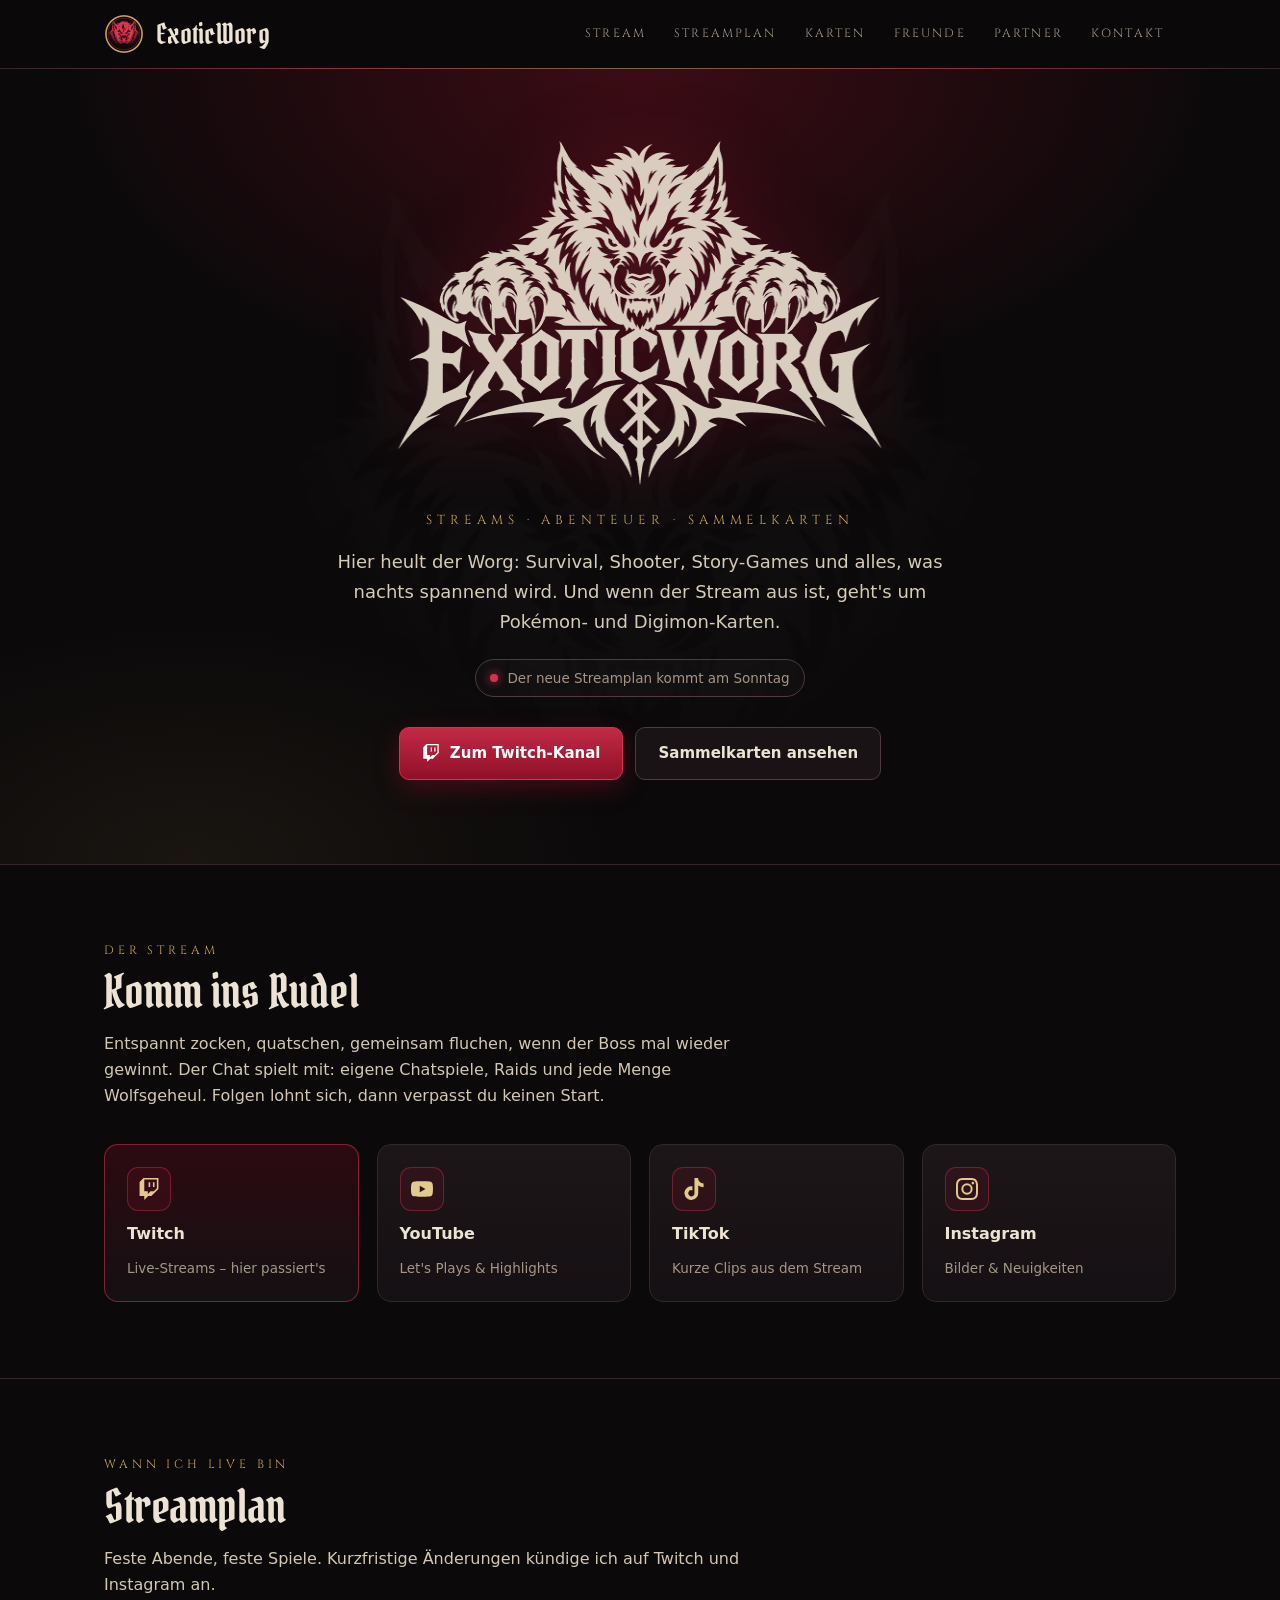
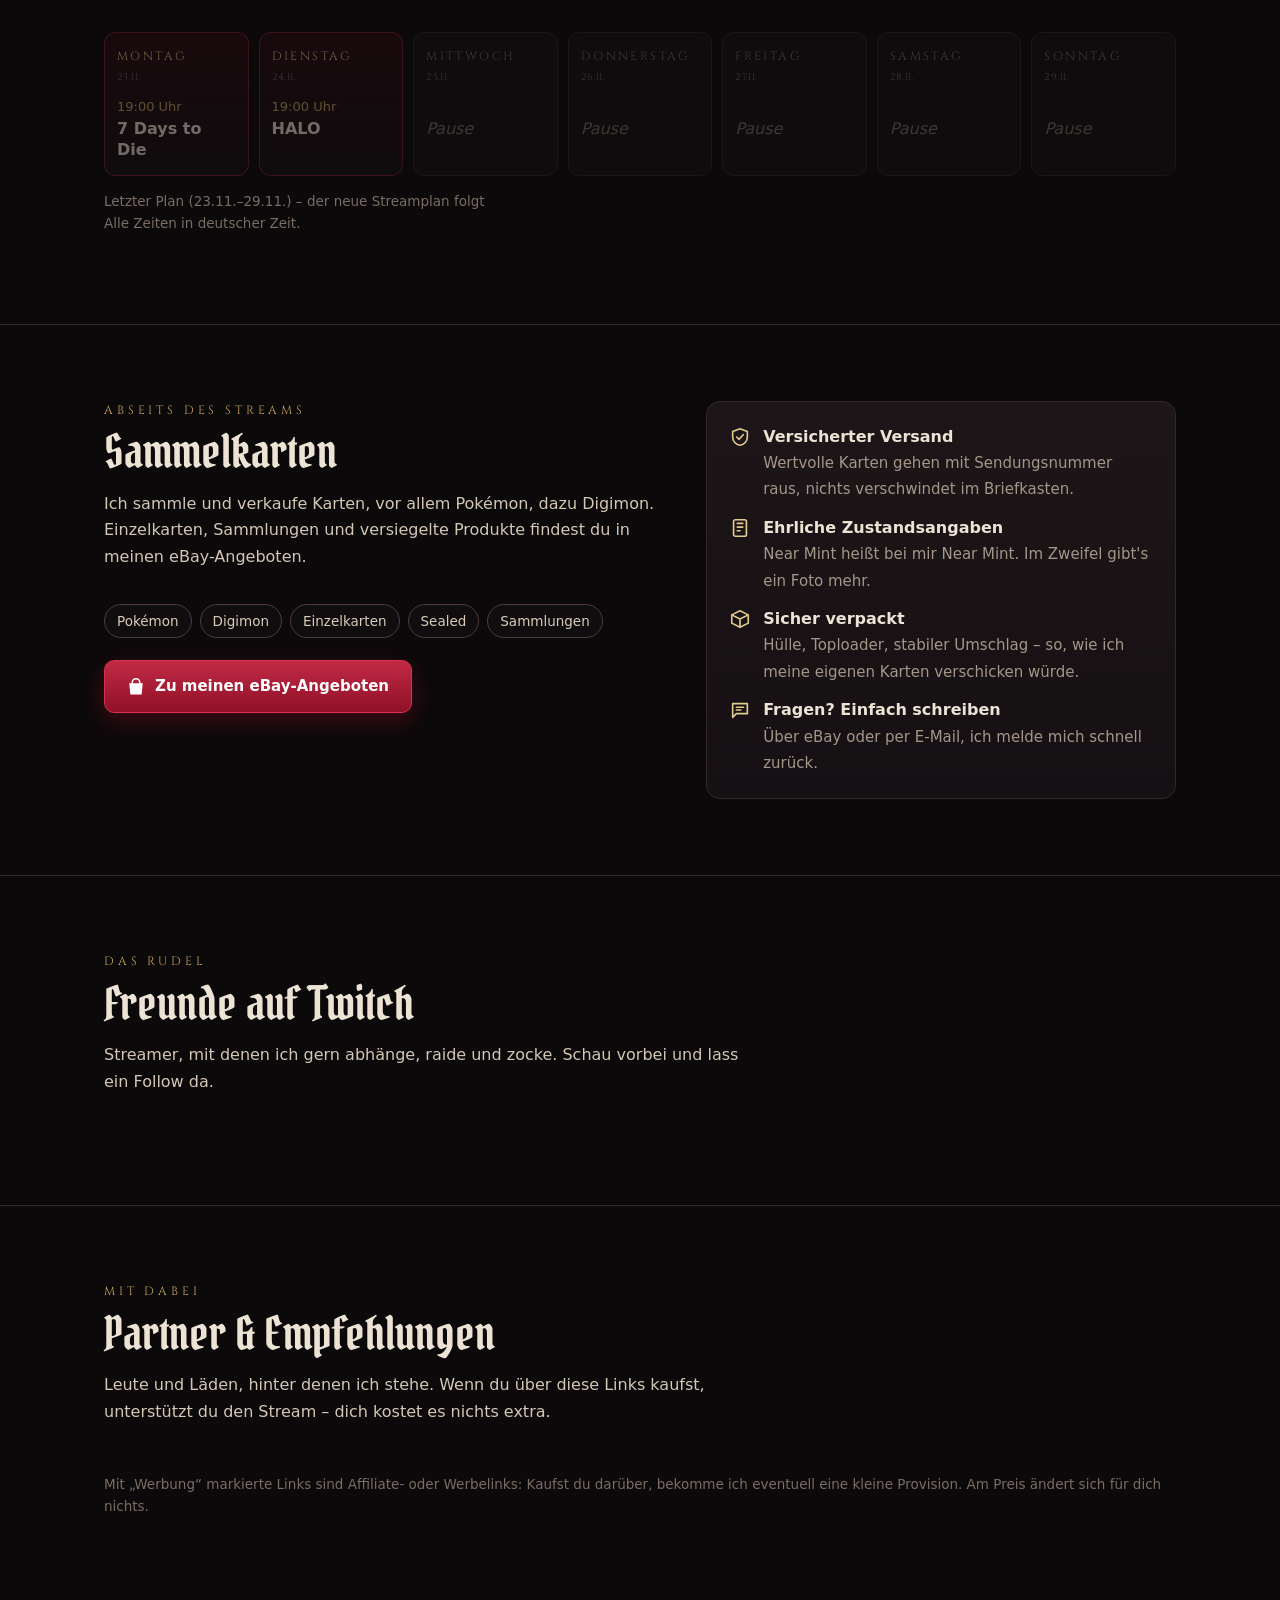
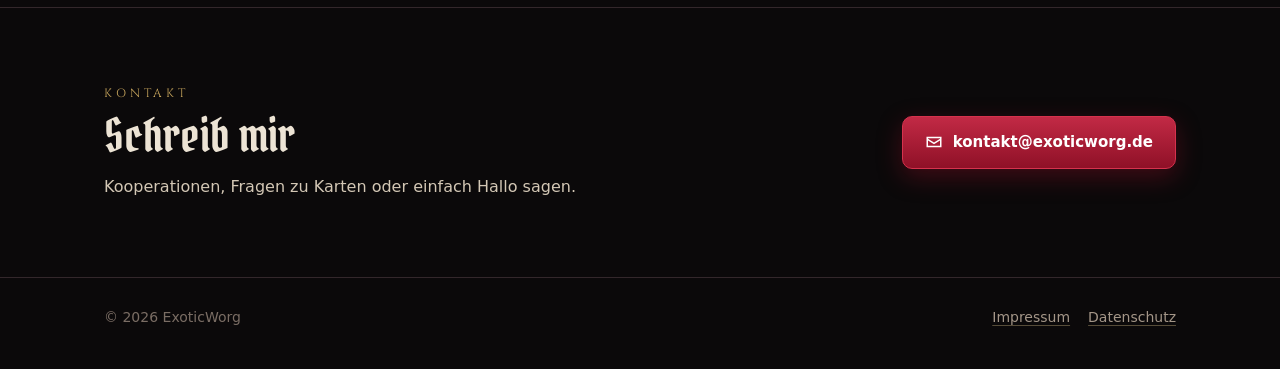
==== index.html @ 0d1e36a8 "Streamplan an Datum gebunden: nur Termine dieser Woche, Streampause-Schalter Co-Authored-By: Claude " ====
<!DOCTYPE html>
<html lang="de">
<head>
<meta charset="utf-8">
<meta name="viewport" content="width=device-width,initial-scale=1">
<title>ExoticWorg – Twitch-Streams &amp; Sammelkarten</title>
<meta name="description" content="ExoticWorg: Gaming-Streams auf Twitch mit Werwolf-Flair – und Pokémon- &amp; Digimon-Sammelkarten, sicher und versichert verschickt.">
<meta property="og:title" content="ExoticWorg – Twitch-Streams & Sammelkarten">
<meta property="og:description" content="Gaming-Streams auf Twitch und Sammelkarten von ExoticWorg.">
<meta property="og:image" content="https://exoticworg.de/assets/logo_full.png">
<meta property="og:url" content="https://exoticworg.de/">
<meta name="theme-color" content="#0b090a">
<link rel="icon" type="image/png" href="assets/favicon.png">
<link rel="apple-touch-icon" href="assets/apple-touch-icon.png">
<link rel="stylesheet" href="style.css">
</head>
<body>

<header class="top">
  <div class="wrap">
    <a class="brand" href="#"><img src="assets/sigil.png" alt=""><span>ExoticWorg</span></a>
    <nav class="nav" aria-label="Hauptmenü">
      <a href="#stream">Stream</a>
      <a href="#plan">Streamplan</a>
      <a href="#karten">Karten</a>
      <a href="#freunde">Freunde</a>
      <a href="#partner">Partner</a>
      <a href="#kontakt">Kontakt</a>
    </nav>
  </div>
</header>

<main>
  <div class="hero">
    <div class="wrap">
      <img class="logo" src="assets/logo_full.png" alt="ExoticWorg" width="520" height="347">
      <p class="claim">Streams · Abenteuer · Sammelkarten</p>
      <p class="lead">Hier heult der Worg: Survival, Shooter, Story-Games und alles, was nachts spannend wird. Und wenn der Stream aus ist, geht's um Pokémon- und Digimon-Karten.</p>
      <div class="live" id="nextStream"><i></i><span>Streamplan wird geladen …</span></div>
      <div class="cta">
        <a class="btn p" href="https://www.twitch.tv/exoticworg" target="_blank" rel="noopener">
          <svg viewBox="0 0 24 24" aria-hidden="true"><path d="M11.571 4.714h1.715v5.143H11.57zm4.715 0H18v5.143h-1.714zM6 0 1.714 4.286v15.428h5.143V24l4.286-4.286h3.428L22.286 12V0zm14.571 11.143-3.428 3.428h-3.429l-3 3v-3H6.857V1.714h13.714Z"/></svg>
          Zum Twitch-Kanal</a>
        <a class="btn" href="#karten">Sammelkarten ansehen</a>
      </div>
    </div>
  </div>

  <section id="stream">
    <div class="wrap">
      <p class="kicker">Der Stream</p>
      <h2>Komm ins Rudel</h2>
      <p class="intro">Entspannt zocken, quatschen, gemeinsam fluchen, wenn der Boss mal wieder gewinnt. Der Chat spielt mit: eigene Chatspiele, Raids und jede Menge Wolfsgeheul. Folgen lohnt sich, dann verpasst du keinen Start.</p>
      <div class="grid g4">
        <a class="card ch main" href="https://www.twitch.tv/exoticworg" target="_blank" rel="noopener">
          <span class="ic"><svg viewBox="0 0 24 24"><path d="M11.571 4.714h1.715v5.143H11.57zm4.715 0H18v5.143h-1.714zM6 0 1.714 4.286v15.428h5.143V24l4.286-4.286h3.428L22.286 12V0zm14.571 11.143-3.428 3.428h-3.429l-3 3v-3H6.857V1.714h13.714Z"/></svg></span>
          <b>Twitch</b><small>Live-Streams – hier passiert's</small></a>
        <a class="card ch" href="https://www.youtube.com/@exoticworg" target="_blank" rel="noopener">
          <span class="ic"><svg viewBox="0 0 24 24"><path d="M23.5 6.19a3 3 0 0 0-2.12-2.14C19.5 3.55 12 3.55 12 3.55s-7.5 0-9.38.5A3 3 0 0 0 .5 6.19C0 8.07 0 12 0 12s0 3.93.5 5.81a3 3 0 0 0 2.12 2.14c1.88.5 9.38.5 9.38.5s7.5 0 9.38-.5a3 3 0 0 0 2.12-2.14C24 15.93 24 12 24 12s0-3.93-.5-5.81zM9.55 15.57V8.43L15.82 12z"/></svg></span>
          <b>YouTube</b><small>Let's Plays &amp; Highlights</small></a>
        <a class="card ch" href="https://www.tiktok.com/@exoticworg6" target="_blank" rel="noopener">
          <span class="ic"><svg viewBox="0 0 24 24"><path d="M12.53.02c1.3-.02 2.6-.01 3.9-.02.09 1.53.64 3.09 1.76 4.17 1.12 1.11 2.7 1.62 4.24 1.79v4.03a10.4 10.4 0 0 1-5.82-1.9c-.01 2.92.01 5.84-.02 8.75a7.6 7.6 0 0 1-1.35 3.94 7.47 7.47 0 0 1-5.91 3.21 7.3 7.3 0 0 1-4.08-1.03 7.55 7.55 0 0 1-3.65-5.71c-.02-.5-.03-1-.01-1.49a7.53 7.53 0 0 1 8.73-6.68c.02 1.48-.04 2.96-.04 4.44a3.43 3.43 0 0 0-4.38 2.12c-.21.51-.15 1.07-.14 1.61.24 1.64 1.82 3.02 3.5 2.87a3.3 3.3 0 0 0 2.77-1.61c.19-.33.4-.67.41-1.06.1-1.79.06-3.57.07-5.36.01-4.03-.01-8.05.02-12.07z"/></svg></span>
          <b>TikTok</b><small>Kurze Clips aus dem Stream</small></a>
        <a class="card ch" href="https://www.instagram.com/exotic_worg/" target="_blank" rel="noopener">
          <span class="ic"><svg viewBox="0 0 24 24"><path d="M12 2.2c3.2 0 3.58 0 4.85.07 3.25.15 4.77 1.69 4.92 4.92.06 1.27.07 1.65.07 4.85s0 3.58-.07 4.85c-.15 3.23-1.66 4.77-4.92 4.92-1.27.06-1.65.07-4.85.07s-3.58 0-4.85-.07c-3.26-.15-4.77-1.7-4.92-4.92C2.17 15.58 2.16 15.2 2.16 12s0-3.58.07-4.85C2.38 3.92 3.9 2.38 7.15 2.23 8.42 2.17 8.8 2.2 12 2.2zM12 0C8.74 0 8.33 0 7.05.07 2.7.27.27 2.69.07 7.05 0 8.33 0 8.74 0 12s0 3.67.07 4.95c.2 4.36 2.62 6.78 6.98 6.98C8.33 24 8.74 24 12 24s3.67 0 4.95-.07c4.35-.2 6.78-2.62 6.98-6.98.06-1.28.07-1.69.07-4.95s0-3.67-.07-4.95C23.73 2.7 21.31.27 16.95.07 15.67 0 15.26 0 12 0zm0 5.84a6.16 6.16 0 1 0 0 12.32 6.16 6.16 0 0 0 0-12.32zM12 16a4 4 0 1 1 0-8 4 4 0 0 1 0 8zm6.4-11.85a1.44 1.44 0 1 0 0 2.88 1.44 1.44 0 0 0 0-2.88z"/></svg></span>
          <b>Instagram</b><small>Bilder &amp; Neuigkeiten</small></a>
      </div>
    </div>
  </section>

  <section id="plan">
    <div class="wrap">
      <p class="kicker">Wann ich live bin</p>
      <h2>Streamplan</h2>
      <p class="intro">Feste Abende, feste Spiele. Kurzfristige Änderungen kündige ich auf Twitch und Instagram an.</p>
      <div class="plan" id="planGrid"></div>
      <p class="note"><span id="planWoche"></span><br>Alle Zeiten in deutscher Zeit.</p>
    </div>
  </section>

  <section id="karten">
    <div class="wrap split">
      <div>
        <p class="kicker">Abseits des Streams</p>
        <h2>Sammelkarten</h2>
        <p class="intro">Ich sammle und verkaufe Karten, vor allem Pokémon, dazu Digimon. Einzelkarten, Sammlungen und versiegelte Produkte findest du in meinen eBay-Angeboten.</p>
        <div class="games"><span class="tag">Pokémon</span><span class="tag">Digimon</span><span class="tag">Einzelkarten</span><span class="tag">Sealed</span><span class="tag">Sammlungen</span></div>
        <a class="btn p" href="https://www.ebay.de/usr/exotic_worg" target="_blank" rel="noopener" id="ebayLink">
          <svg viewBox="0 0 24 24" aria-hidden="true"><path d="M6 7V6a6 6 0 0 1 12 0v1h3l-1.5 15h-15L3 7zm2 0h8V6a4 4 0 0 0-8 0z"/></svg>
          Zu meinen eBay-Angeboten</a>
      </div>
      <div class="card">
        <ul class="list">
          <li><svg viewBox="0 0 24 24"><path d="M12 3 4 6v6c0 4.5 3.4 8.3 8 9 4.6-.7 8-4.5 8-9V6z"/><path d="m8.5 12 2.5 2.5 4.5-5"/></svg><div><b>Versicherter Versand</b><span>Wertvolle Karten gehen mit Sendungsnummer raus, nichts verschwindet im Briefkasten.</span></div></li>
          <li><svg viewBox="0 0 24 24"><rect x="5" y="3" width="14" height="18" rx="2"/><path d="M9 7h6M9 11h6M9 15h3"/></svg><div><b>Ehrliche Zustandsangaben</b><span>Near Mint heißt bei mir Near Mint. Im Zweifel gibt's ein Foto mehr.</span></div></li>
          <li><svg viewBox="0 0 24 24"><path d="M3 7.5 12 3l9 4.5v9L12 21l-9-4.5z"/><path d="M3 7.5 12 12l9-4.5M12 12v9"/></svg><div><b>Sicher verpackt</b><span>Hülle, Toploader, stabiler Umschlag – so, wie ich meine eigenen Karten verschicken würde.</span></div></li>
          <li><svg viewBox="0 0 24 24"><path d="M4 5h16v11H8l-4 4z"/><path d="M8 9h8M8 12h5"/></svg><div><b>Fragen? Einfach schreiben</b><span>Über eBay oder per E-Mail, ich melde mich schnell zurück.</span></div></li>
        </ul>
      </div>
    </div>
  </section>

  <section id="freunde">
    <div class="wrap">
      <p class="kicker">Das Rudel</p>
      <h2>Freunde auf Twitch</h2>
      <p class="intro">Streamer, mit denen ich gern abhänge, raide und zocke. Schau vorbei und lass ein Follow da.</p>
      <div class="grid g4" id="freundeGrid"></div>
    </div>
  </section>

  <section id="partner">
    <div class="wrap">
      <p class="kicker">Mit dabei</p>
      <h2>Partner &amp; Empfehlungen</h2>
      <p class="intro">Leute und Läden, hinter denen ich stehe. Wenn du über diese Links kaufst, unterstützt du den Stream – dich kostet es nichts extra.</p>
      <div class="grid g3" id="partnerGrid"></div>
      <p class="note">Mit „Werbung“ markierte Links sind Affiliate- oder Werbelinks: Kaufst du darüber, bekomme ich eventuell eine kleine Provision. Am Preis ändert sich für dich nichts.</p>
    </div>
  </section>

  <section id="kontakt">
    <div class="wrap contact">
      <div>
        <p class="kicker">Kontakt</p>
        <h2>Schreib mir</h2>
        <p class="intro" style="margin:0">Kooperationen, Fragen zu Karten oder einfach Hallo sagen.</p>
      </div>
      <a class="btn p" href="mailto:kontakt@exoticworg.de">
        <svg viewBox="0 0 24 24" aria-hidden="true"><path d="M2 5h20v14H2zm2 2v.5l8 5 8-5V7zm16 2.9-8 5-8-5V17h16z"/></svg>
        kontakt@exoticworg.de</a>
    </div>
  </section>
</main>

<footer>
  <div class="wrap">
    <span>© <span id="jahr">2026</span> ExoticWorg</span>
    <nav><a href="impressum.html">Impressum</a><a href="datenschutz.html">Datenschutz</a></nav>
  </div>
</footer>

<script>
{
/* Streamplan kommt aus streamplan.json – dort jeden Sonntag eintragen */
const ORDER = ['So', 'Mo', 'Di', 'Mi', 'Do', 'Fr', 'Sa'], WOCHE = ['Mo', 'Di', 'Mi', 'Do', 'Fr', 'Sa', 'So'];
const NAMEN = { Mo: 'Montag', Di: 'Dienstag', Mi: 'Mittwoch', Do: 'Donnerstag', Fr: 'Freitag', Sa: 'Samstag', So: 'Sonntag' };
const esc = t => String(t == null ? '' : t).replace(/[&<>"']/g, c => ({ '&': '&amp;', '<': '&lt;', '>': '&gt;', '"': '&quot;', "'": '&#39;' })[c]);
const heute = ORDER[new Date().getDay()];
const frei = t => !t || /kein\s*stream|^pause$|^frei$|^-+$/i.test(String(t).trim());
function zeige(P) {
  const T = {}; for (const [k, v] of Object.entries(P.tage || {})) T[k] = v && !frei(v.spiel) ? v : { zeit: '', spiel: '' };
  const f = d => d.toLocaleDateString('de-DE', { day: '2-digit', month: '2-digit' });
  const info = document.getElementById('planWoche'), next = document.querySelector('#nextStream span');
  const ab = P.woche_ab ? new Date(P.woche_ab + 'T00:00:00') : null;
  if (!ab || isNaN(ab)) { info.textContent = ''; return; }
  const bis = new Date(ab); bis.setDate(ab.getDate() + 6);
  const now = new Date(), endeWoche = new Date(bis); endeWoche.setHours(23, 59, 59);
  const vorbei = now > endeWoche, kommend = now < ab;
  // Streampause: ganze Woche aus
  if (P.pause) {
    document.getElementById('planGrid').innerHTML = `<div class="card" style="grid-column:1/-1"><h3>Streampause</h3><p>${esc(P.hinweis || 'Gerade finden keine Streams statt. Folge auf Twitch, dann verpasst du den Neustart nicht.')}</p></div>`;
    info.textContent = ''; next.textContent = 'Gerade Streampause' + (P.hinweis ? ' – ' + P.hinweis : '');
    return;
  }
  // Raster: echte Daten dieser Woche
  document.getElementById('planGrid').innerHTML = WOCHE.map((t, i) => {
    const p = T[t] || {}, d = new Date(ab); d.setDate(ab.getDate() + i);
    const istHeute = d.toDateString() === now.toDateString();
    return `<div class="day ${p.spiel ? 'on' : 'off'} ${istHeute ? 'today' : ''} ${vorbei ? 'alt' : ''}">
      <span class="d">${NAMEN[t]} <small>${f(d)}</small></span>
      ${p.spiel ? `<span class="t">${esc(p.zeit)} Uhr</span><span class="g">${esc(p.spiel)}</span>` : `<span class="t">&nbsp;</span><span class="g">Pause</span>`}
    </div>`;
  }).join('');
  info.textContent = (vorbei ? `Letzter Plan (${f(ab)}–${f(bis)}) – der neue Streamplan folgt` : kommend ? `Kommende Woche: ${f(ab)} bis ${f(bis)}` : `Diese Woche: ${f(ab)} bis ${f(bis)}`) + (P.hinweis ? ' · ' + P.hinweis : '');
  // Nächster Stream: nur Termine aus genau dieser Woche, nie aus einer Wiederholung
  let found = null;
  WOCHE.forEach((t, i) => {
    const p = T[t]; if (found || !p || !p.spiel) return;
    const d = new Date(ab); d.setDate(ab.getDate() + i);
    const [h, m] = String(p.zeit || '0:0').split(':').map(Number); d.setHours(h || 0, m || 0, 0, 0);
    if (d.getTime() + 3 * 3600e3 > now.getTime()) found = { d, p };
  });
  if (!found) { next.textContent = 'Der neue Streamplan kommt am Sonntag'; return; }
  const tage = Math.round((new Date(found.d).setHours(0, 0, 0, 0) - new Date(now).setHours(0, 0, 0, 0)) / 864e5);
  const wann = tage === 0 ? 'Heute' : tage === 1 ? 'Morgen' : `${NAMEN[WOCHE[(found.d.getDay() + 6) % 7]]}, ${f(found.d)}`;
  next.textContent = `Nächster Stream: ${wann}, ${found.p.zeit} Uhr – ${found.p.spiel}`;
}
fetch('streamplan.json', { cache: 'no-cache' }).then(r => r.json()).then(zeige).catch(() => {
  document.getElementById('planGrid').innerHTML = '<p class="note">Den aktuellen Streamplan findest du auf Twitch.</p>';
});
document.getElementById('jahr').textContent = new Date().getFullYear();
}
</script>
</body>
</html>
---- style.css ----
@font-face{font-family:'Cinzel';src:url(assets/cinzel.woff2) format('woff2');font-weight:400 900;font-display:swap}
@font-face{font-family:'Pirata One';src:url(assets/pirata.woff2) format('woff2');font-weight:400;font-display:swap}
:root{
  --bg:#0b090a;--panel:#151013;--panel2:#1d1619;--line:#33272b;--line2:#4e3a40;
  --text:#ece3d4;--muted:#a49688;--dim:#7a6d64;
  --blood:#a3122b;--blood2:#d6324d;--gold:#c8a65d;--gold2:#e2c98d;
  --serif:'Cinzel',Georgia,serif;--deco:'Pirata One',Georgia,serif;
  --sans:"Segoe UI",system-ui,-apple-system,Roboto,Arial,sans-serif;
  --wrap:1120px;
}
*{box-sizing:border-box}
html{scroll-behavior:smooth;scroll-padding-top:80px}
body{margin:0;background:var(--bg);color:var(--text);font:16px/1.65 var(--sans);-webkit-font-smoothing:antialiased}
a{color:var(--gold2);text-decoration-color:rgba(226,201,141,.35);text-underline-offset:3px}
a:hover{color:#fff}
img{max-width:100%;display:block}
.wrap{max-width:var(--wrap);margin:0 auto;padding:0 24px}

/* ---------- Kopf ---------- */
.top{position:sticky;top:0;z-index:20;background:rgba(11,9,10,.82);backdrop-filter:blur(10px);-webkit-backdrop-filter:blur(10px);border-bottom:1px solid var(--line)}
.top:after{content:"";position:absolute;left:0;right:0;bottom:-1px;height:1px;background:linear-gradient(90deg,transparent,rgba(214,50,77,.55) 25%,rgba(200,166,93,.5) 50%,rgba(214,50,77,.55) 75%,transparent)}
.top .wrap{display:flex;align-items:center;gap:18px;height:68px}
.brand{display:flex;align-items:center;gap:12px;text-decoration:none;color:var(--text)}
.brand img{width:40px;height:40px}
.brand span{font-family:var(--deco);font-size:28px;line-height:1;letter-spacing:.01em}
.nav{margin-left:auto;display:flex;gap:4px}
.nav a{font-family:var(--serif);font-size:12px;letter-spacing:.18em;text-transform:uppercase;color:var(--muted);text-decoration:none;padding:10px 12px;border-radius:8px}
.nav a:hover{color:var(--gold2);background:rgba(200,166,93,.07)}

/* ---------- Hero ---------- */
.hero{position:relative;overflow:hidden;padding:72px 0 84px;text-align:center;
  background:radial-gradient(900px 520px at 50% 0%,rgba(163,18,43,.32),transparent 65%),radial-gradient(700px 400px at 15% 100%,rgba(200,166,93,.08),transparent 60%)}
.hero:before{content:"";position:absolute;inset:0;background:url(assets/wolf.png) center 46%/min(720px,120vw) no-repeat;opacity:.05;filter:grayscale(1);pointer-events:none}
.hero .logo{width:min(500px,86vw);margin:0 auto;filter:drop-shadow(0 10px 40px rgba(163,18,43,.45))}
.hero .claim{font-family:var(--serif);font-size:13px;letter-spacing:.38em;text-transform:uppercase;color:var(--gold);margin:22px 0 0}
.hero p.lead{max-width:620px;margin:16px auto 0;font-size:18px;color:#d9cdbb}
.live{display:inline-flex;align-items:center;gap:9px;margin-top:22px;padding:7px 14px;border:1px solid var(--line2);border-radius:999px;font-size:13.5px;color:var(--muted);background:rgba(21,16,19,.7)}
.live i{width:8px;height:8px;border-radius:50%;background:var(--blood2);box-shadow:0 0 10px var(--blood2)}
.cta{display:flex;gap:12px;justify-content:center;flex-wrap:wrap;margin-top:30px}
.btn{display:inline-flex;align-items:center;gap:10px;padding:13px 22px;border-radius:10px;font-weight:600;font-size:15px;text-decoration:none;border:1px solid var(--line2);color:var(--text);background:#1a1316;transition:.15s}
.btn svg{width:18px;height:18px;fill:currentColor}
.btn:hover{border-color:var(--gold);color:#fff;transform:translateY(-1px)}
.btn.p{background:linear-gradient(180deg,#c22a45,#8f1027);border-color:#d6324d;color:#fff;box-shadow:0 8px 24px rgba(163,18,43,.35)}
.btn.p:hover{filter:brightness(1.1)}

/* ---------- Abschnitte ---------- */
section{padding:76px 0;border-top:1px solid var(--line)}
.kicker{font-family:var(--serif);font-size:12px;letter-spacing:.32em;text-transform:uppercase;color:var(--gold);margin:0 0 8px}
h2{font-family:var(--deco);font-weight:400;font-size:clamp(34px,5vw,46px);line-height:1.05;margin:0 0 14px}
.intro{max-width:640px;color:#d3c7b5;margin:0 0 34px}
.grid{display:grid;gap:18px}
.g2{grid-template-columns:repeat(2,1fr)}
.g4{grid-template-columns:repeat(4,1fr)}
.card{background:linear-gradient(180deg,var(--panel2),var(--panel));border:1px solid var(--line);border-radius:14px;padding:22px}
.card h3{font-family:var(--serif);font-size:15px;letter-spacing:.08em;margin:0 0 6px;color:var(--gold2)}
.card p{margin:0;color:var(--muted);font-size:15px}

/* Kanäle */
.ch{display:flex;flex-direction:column;gap:10px;text-decoration:none;color:var(--text);transition:.15s}
.ch:hover{border-color:var(--gold);transform:translateY(-2px)}
.ch .ic{width:44px;height:44px;border-radius:11px;display:grid;place-items:center;background:rgba(163,18,43,.14);border:1px solid rgba(214,50,77,.4)}
.ch .ic svg{width:22px;height:22px;fill:var(--gold2)}
.ch b{font-size:16px}
.ch small{color:var(--muted);font-size:13.5px}
.ch.main{border-color:rgba(214,50,77,.55);background:linear-gradient(180deg,rgba(163,18,43,.22),var(--panel))}

/* Streamplan */
.plan{display:grid;grid-template-columns:repeat(7,1fr);gap:10px}
.day{border:1px solid var(--line);border-radius:12px;padding:14px 12px;background:var(--panel);min-height:132px;display:flex;flex-direction:column}
.day .d{font-family:var(--serif);font-size:12px;letter-spacing:.2em;text-transform:uppercase;color:var(--dim)}
.day .t{font-size:13px;color:var(--gold);margin-top:10px}
.day .g{font-weight:600;margin-top:2px;line-height:1.3}
.day.on{border-color:rgba(214,50,77,.5);background:linear-gradient(180deg,rgba(163,18,43,.2),var(--panel))}
.day.on .d{color:var(--gold2)}
.day.off .g{color:var(--dim);font-weight:400;font-style:italic}
.day .d small{display:block;letter-spacing:.04em;color:var(--dim);margin-top:2px}
.day.alt{opacity:.45}
.day.today{box-shadow:0 0 0 2px var(--gold) inset}
.note{font-size:13.5px;color:var(--dim);margin-top:14px}

/* Karten */
.split{display:grid;grid-template-columns:1.1fr .9fr;gap:28px;align-items:start}
.list{list-style:none;margin:0;padding:0;display:grid;gap:12px}
.list li{display:flex;gap:12px;align-items:flex-start}
.list li svg{flex:0 0 22px;width:22px;height:22px;stroke:var(--gold2);fill:none;stroke-width:1.8;stroke-linecap:round;stroke-linejoin:round;margin-top:2px}
.list b{display:block}
.list span{color:var(--muted);font-size:15px}
.games{display:flex;flex-wrap:wrap;gap:8px;margin:0 0 22px}
.tag{border:1px solid var(--line2);border-radius:999px;padding:5px 12px;font-size:13.5px;color:#d8ccb9;background:rgba(21,16,19,.6)}

/* Freunde */
.fr{display:flex;align-items:center;gap:14px;text-decoration:none;color:var(--text);transition:.15s;padding:16px 18px}
.fr:hover{border-color:var(--gold);transform:translateY(-2px)}
.fr .av{flex:0 0 48px;width:48px;height:48px;border-radius:50%;display:grid;place-items:center;font-family:var(--deco);font-size:26px;color:var(--gold2);background:radial-gradient(circle at 50% 30%,rgba(214,50,77,.4),rgba(163,18,43,.1));border:1px solid rgba(200,166,93,.45)}
.fr .av{position:relative;overflow:hidden}
.fr .av img{position:absolute;inset:0;width:100%;height:100%;object-fit:cover;border-radius:50%}
.fr .fx{display:flex;flex-direction:column;min-width:0}
.fr b{font-size:16px;overflow:hidden;text-overflow:ellipsis;white-space:nowrap}
.fr small{color:var(--muted);font-size:13.5px;overflow:hidden;text-overflow:ellipsis;white-space:nowrap}

/* Partner */
.g3{grid-template-columns:repeat(3,1fr)}
.pt{display:flex;flex-direction:column;gap:8px;text-decoration:none;color:var(--text);transition:.15s}
a.pt:hover{border-color:var(--gold);transform:translateY(-2px)}
.pt .ph{display:flex;align-items:center;justify-content:space-between;gap:10px}
.pt .ph b{font-family:var(--serif);font-size:17px;letter-spacing:.04em;color:var(--gold2)}
.badge{font-size:11.5px;letter-spacing:.06em;padding:3px 9px;border-radius:999px;border:1px solid rgba(200,166,93,.45);color:var(--gold2);white-space:nowrap}
.badge.ad{border-color:rgba(214,50,77,.55);color:#f1a3b0}
.pt p{margin:0;color:var(--muted);font-size:15px}
.pt.breit{grid-column:span 2}
.pt .pti{font-weight:600;font-size:16.5px;color:var(--text)}
.pt .code{font-size:14px;color:#d8ccb9}.pt .code b{color:var(--gold2);letter-spacing:.05em}
.pt .go{margin-top:auto;font-size:14px;color:var(--gold)}

/* Kontakt + Fuß */
.contact{display:flex;justify-content:space-between;align-items:center;gap:20px;flex-wrap:wrap}
footer{border-top:1px solid var(--line);padding:28px 0 40px;color:var(--dim);font-size:14px}
footer .wrap{display:flex;gap:18px;flex-wrap:wrap;align-items:center}
footer nav{margin-left:auto;display:flex;gap:18px}
footer a{color:var(--muted)}

/* Rechtstexte */
.legal{padding:56px 0 80px;max-width:760px}
.legal h1{font-family:var(--deco);font-weight:400;font-size:44px;margin:0 0 20px}
.legal h2{font-family:var(--serif);font-size:17px;letter-spacing:.06em;color:var(--gold2);margin:34px 0 8px}
.legal p,.legal li{color:#d3c7b5}
.todo{background:rgba(219,164,74,.12);border:1px dashed #dba44a;color:#f0cd8d;padding:1px 6px;border-radius:5px}

@media (max-width:900px){
  .g4,.g3{grid-template-columns:repeat(2,1fr)}
  .plan{grid-template-columns:repeat(4,1fr)}
  .split{grid-template-columns:1fr}
}
@media (max-width:620px){
  .nav{display:none}
  .g2,.g4,.g3{grid-template-columns:1fr}
  .pt.breit{grid-column:auto}
  .plan{grid-template-columns:1fr 1fr}
  section{padding:56px 0}
  .hero{padding:48px 0 60px}
  footer nav{margin-left:0}
}
@media (prefers-reduced-motion:reduce){*{transition:none!important;scroll-behavior:auto!important}}
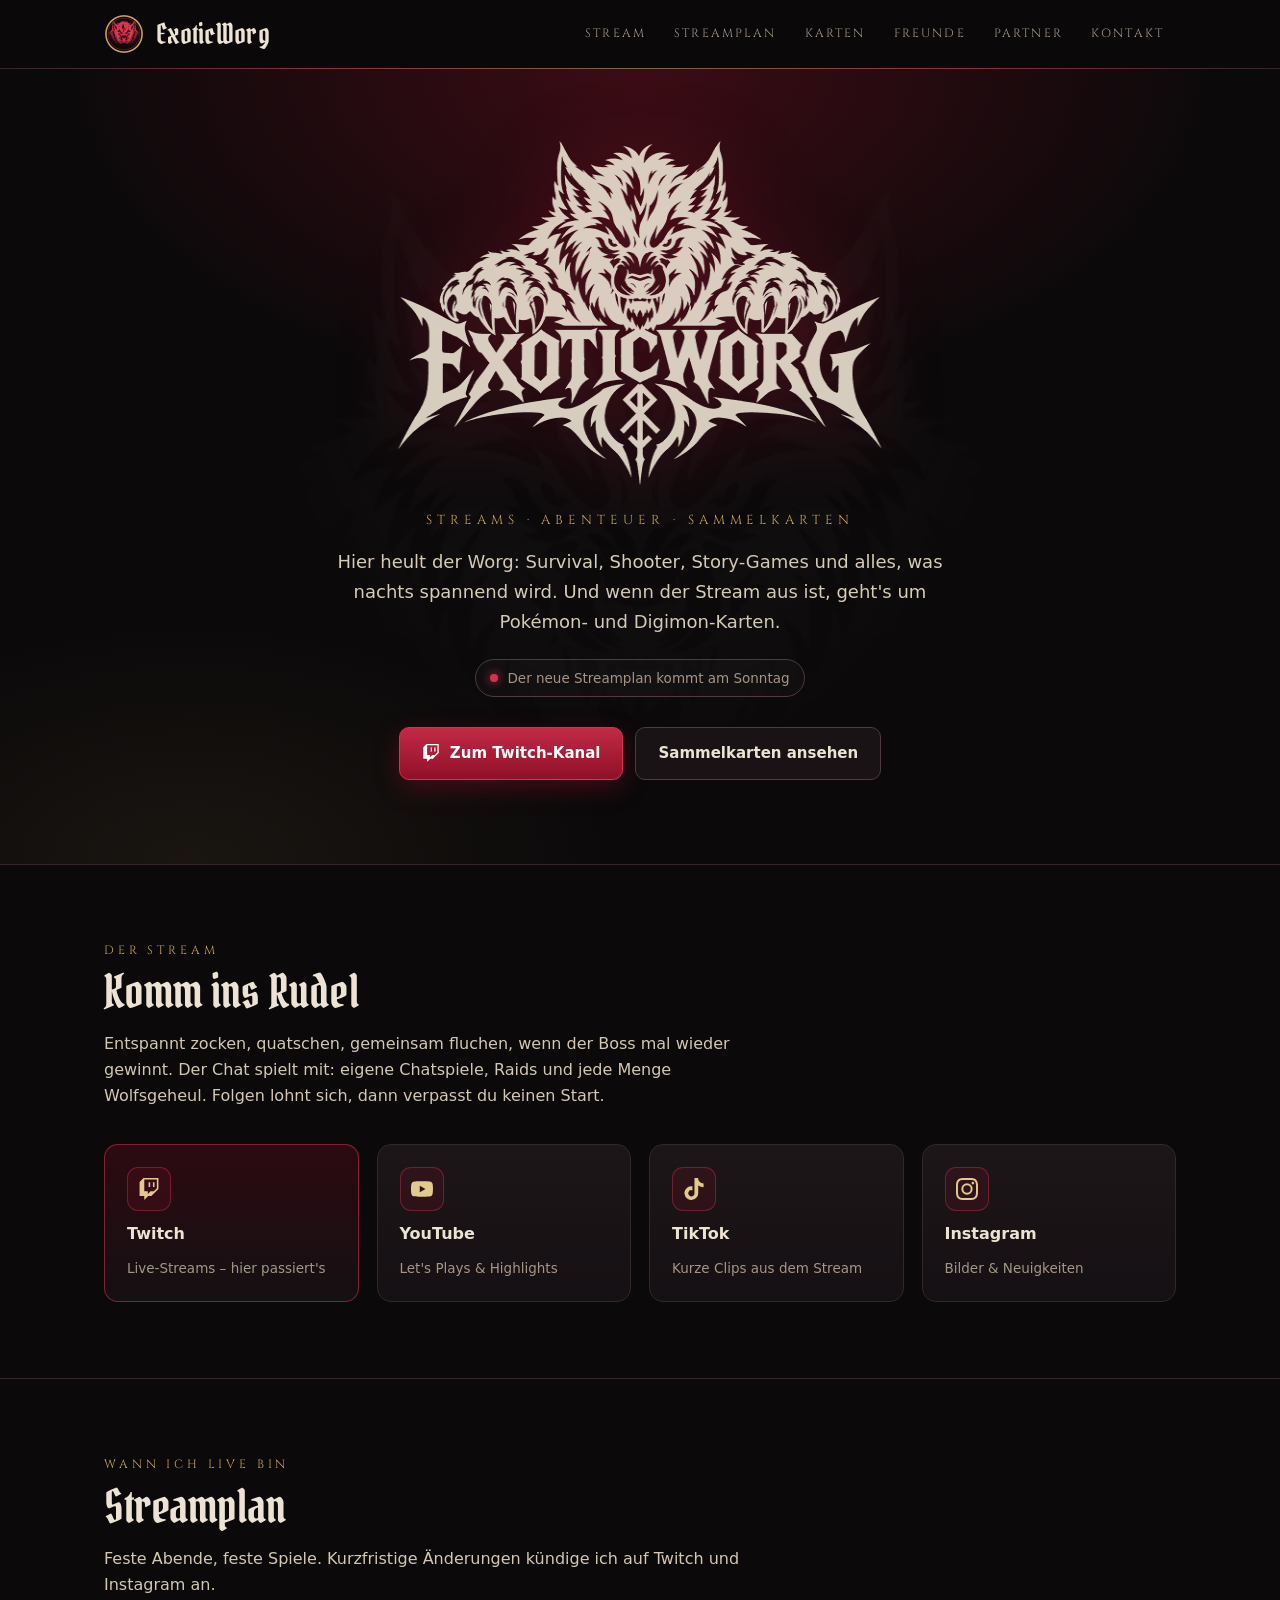
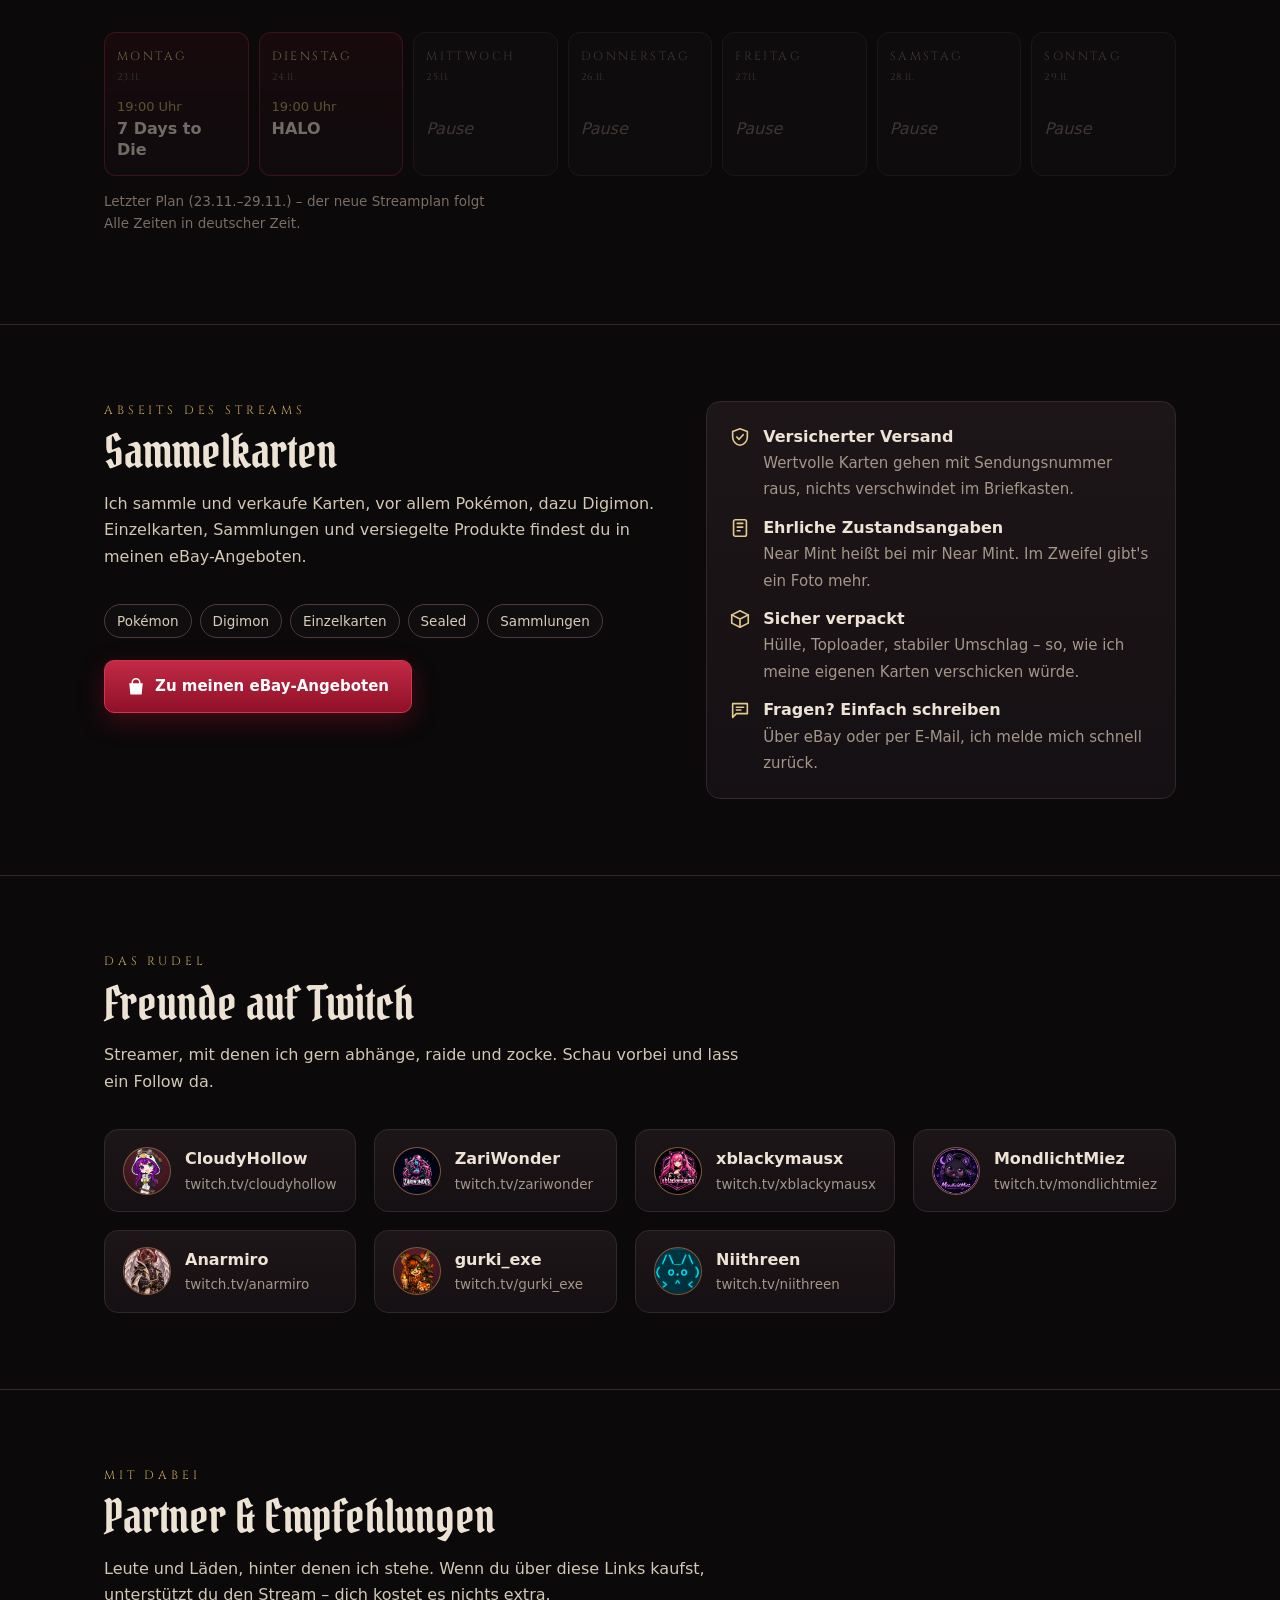
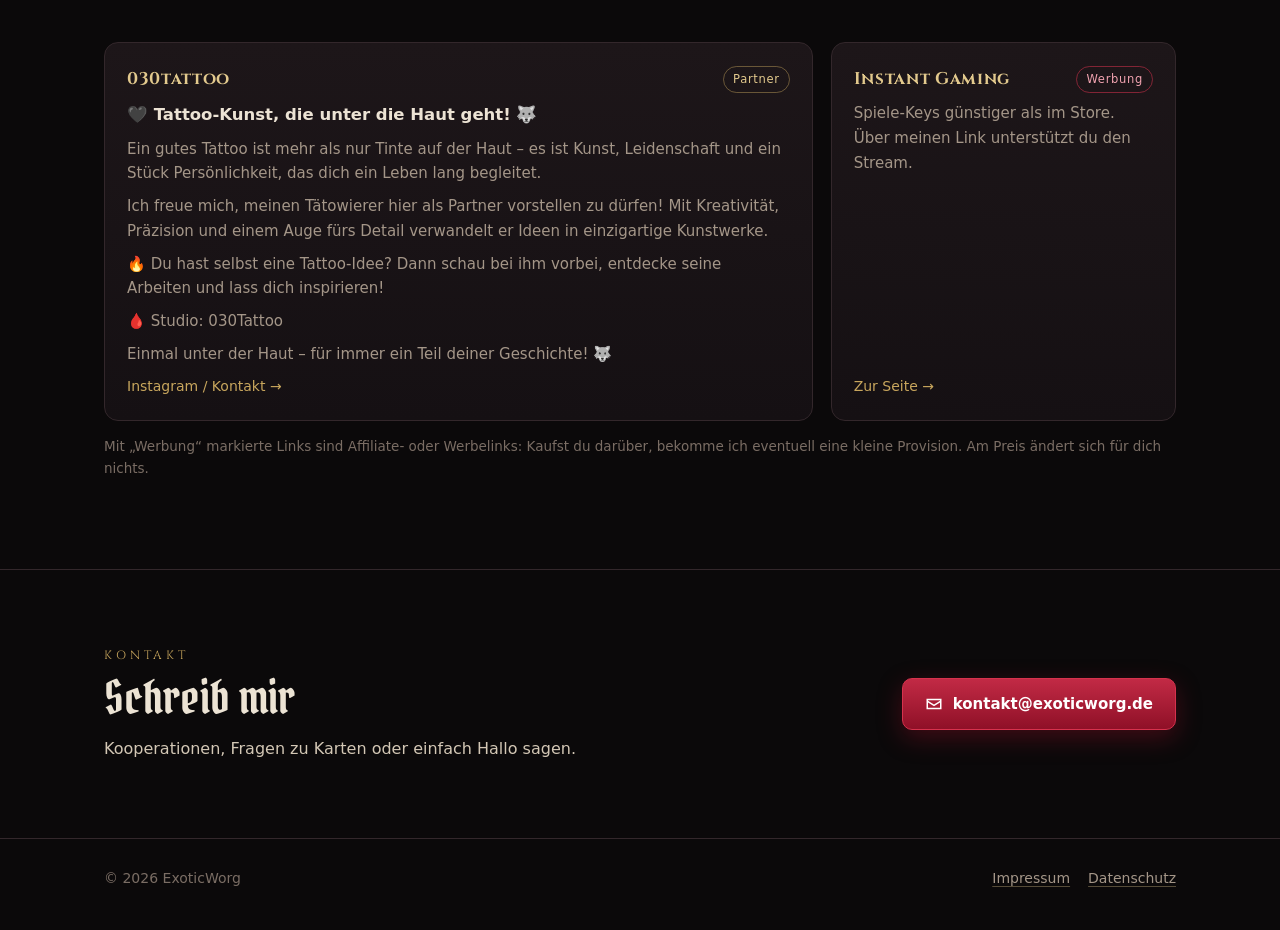
==== commit 472178fc: "Fix: Freunde und Partner werden wieder geladen Co-Authored-By: Claude Opus 5.5 <noreply@anthropic.co" ====
--- a/index.html
+++ b/index.html
@@ -186,6 +186,28 @@
   const wann = tage === 0 ? 'Heute' : tage === 1 ? 'Morgen' : `${NAMEN[WOCHE[(found.d.getDay() + 6) % 7]]}, ${f(found.d)}`;
   next.textContent = `Nächster Stream: ${wann}, ${found.p.zeit} Uhr – ${found.p.spiel}`;
 }
+/* Freunde kommen aus freunde.json */
+fetch('freunde.json', { cache: 'no-cache' }).then(r => r.json()).then(F => {
+  const L = (F.freunde || []).filter(f => f && f.name && /^[A-Za-z0-9_]{3,25}$/.test(f.twitch || ''));
+  if (!L.length) { document.getElementById('freunde').remove(); document.querySelector('.nav a[href="#freunde"]')?.remove(); return; }
+  document.getElementById('freundeGrid').innerHTML = L.map(f => `<a class="card fr" href="https://www.twitch.tv/${esc(f.twitch.toLowerCase())}" target="_blank" rel="noopener">
+      <span class="av">${esc(f.name.slice(0, 1).toUpperCase())}<img src="assets/freunde/${esc(f.twitch.toLowerCase())}.png" alt="" loading="lazy" onerror="this.remove()"></span>
+      <span class="fx"><b>${esc(f.name)}</b><small>${f.text ? esc(f.text) : 'twitch.tv/' + esc(f.twitch.toLowerCase())}</small></span>
+    </a>`).join('');
+}).catch(() => { document.getElementById('freunde').remove(); });
+/* Partner kommen aus partner.json */
+fetch('partner.json', { cache: 'no-cache' }).then(r => r.json()).then(P => {
+  const L = (P.partner || []).filter(p => p && p.name);
+  if (!L.length) { document.getElementById('partner').remove(); document.querySelector('.nav a[href="#partner"]')?.remove(); return; }
+  document.getElementById('partnerGrid').innerHTML = L.map(p => {
+    const ok = /^https:\/\//.test(p.url || '');
+    const tag = p.art === 'werbung' ? '<span class="badge ad">Werbung</span>' : '<span class="badge">Partner</span>';
+    const absaetze = String(p.text || '').split(/\n+/).filter(Boolean).map(t => `<p>${esc(t)}</p>`).join('');
+    const inner = `<div class="ph"><b>${esc(p.name)}</b>${tag}</div>${p.titel ? `<div class="pti">${esc(p.titel)}</div>` : ''}${absaetze}${p.code ? `<div class="code">Code: <b>${esc(p.code)}</b></div>` : ''}${ok ? `<span class="go">${esc(p.link_text || 'Zur Seite →')}</span>` : ''}`;
+    const cls = 'card pt' + (p.breit ? ' breit' : '');
+    return ok ? `<a class="${cls}" href="${esc(p.url)}" target="_blank" rel="${p.art === 'werbung' ? 'sponsored ' : ''}noopener">${inner}</a>` : `<div class="${cls}">${inner}</div>`;
+  }).join('');
+}).catch(() => { document.getElementById('partner').remove(); });
 fetch('streamplan.json', { cache: 'no-cache' }).then(r => r.json()).then(zeige).catch(() => {
   document.getElementById('planGrid').innerHTML = '<p class="note">Den aktuellen Streamplan findest du auf Twitch.</p>';
 });
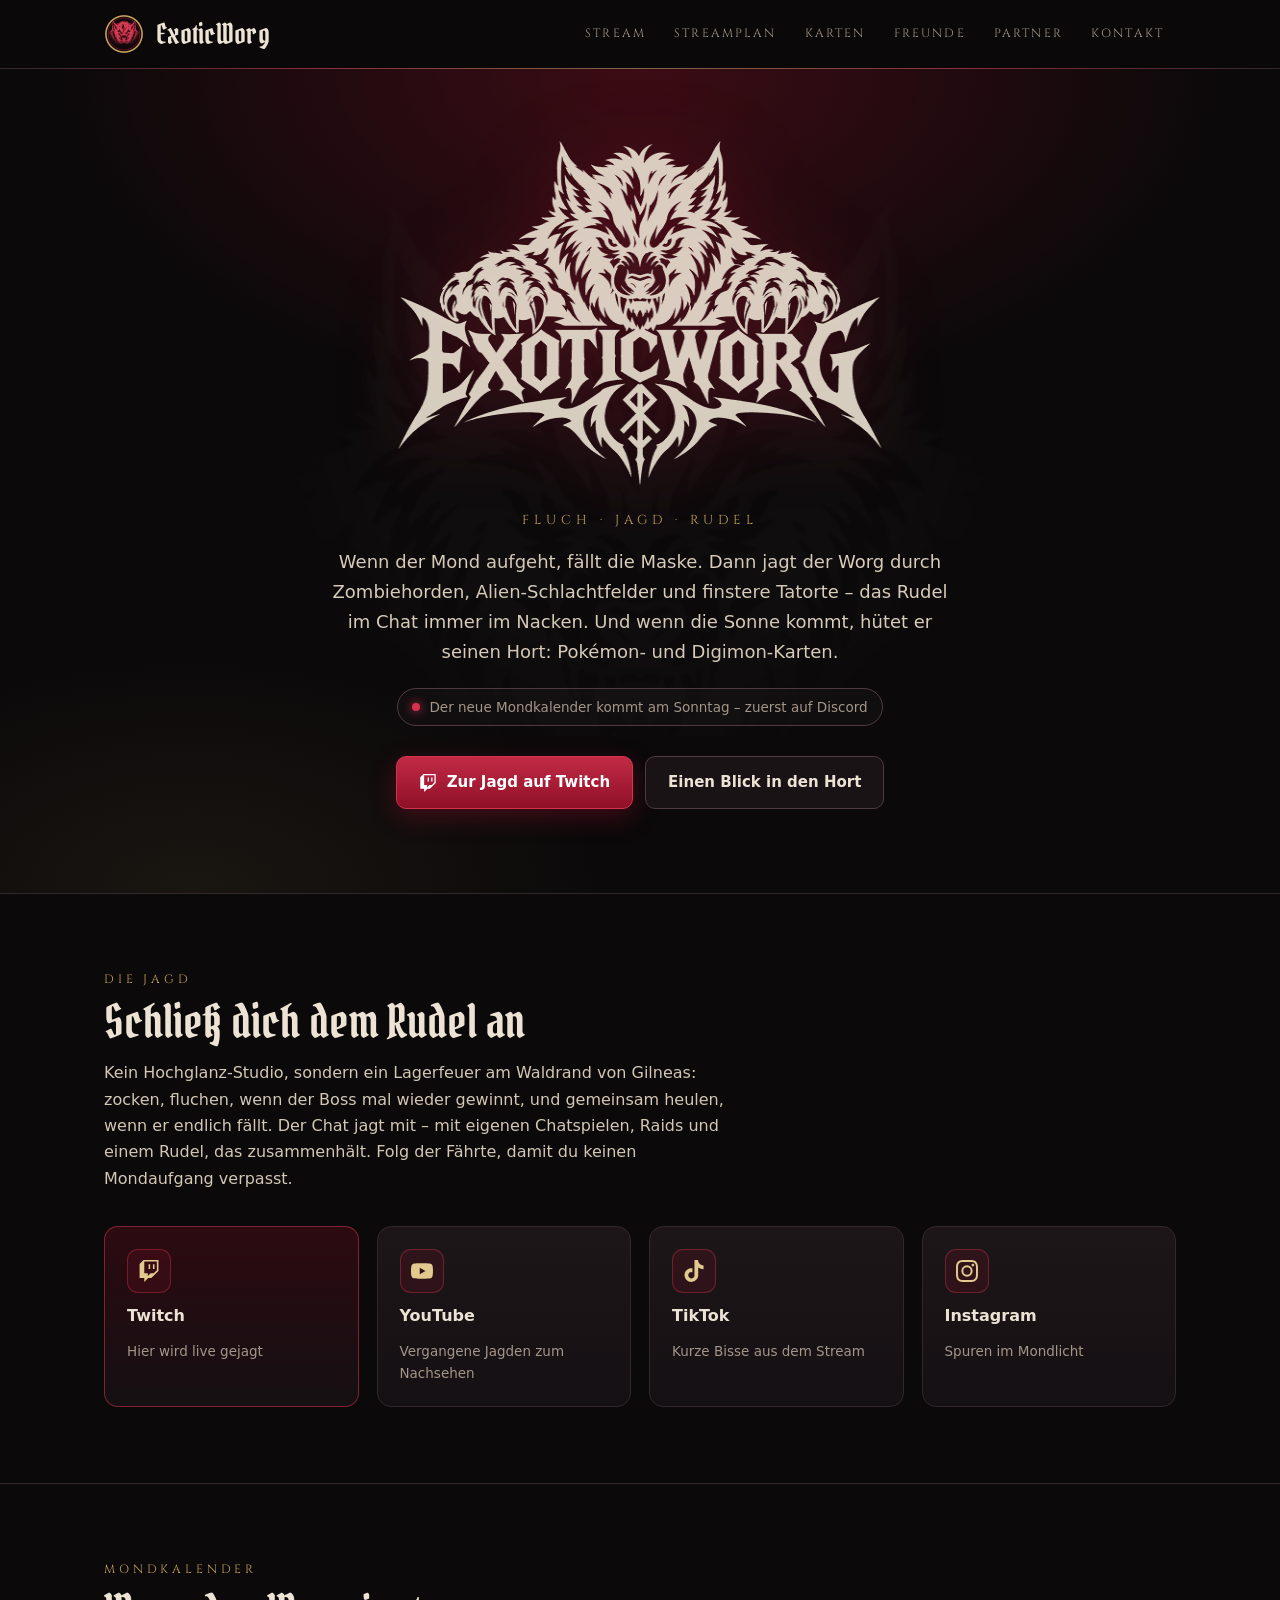
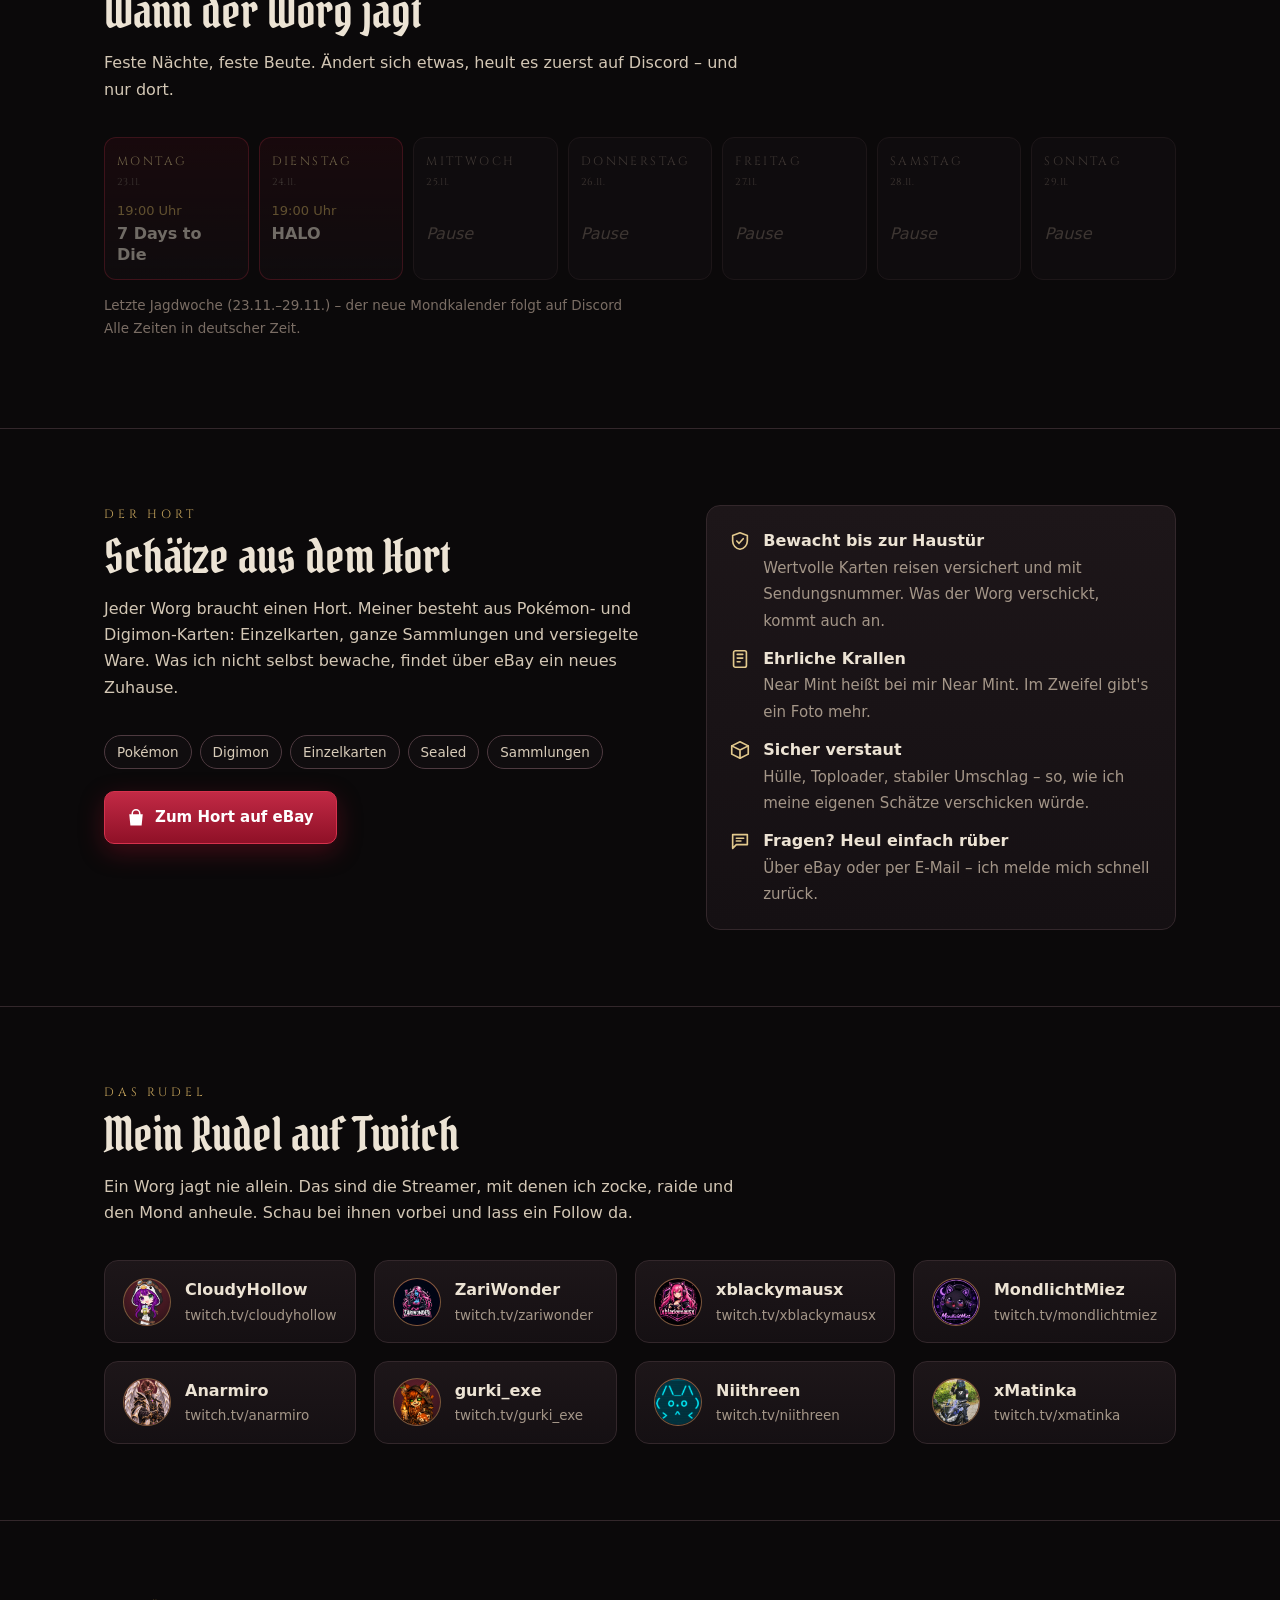
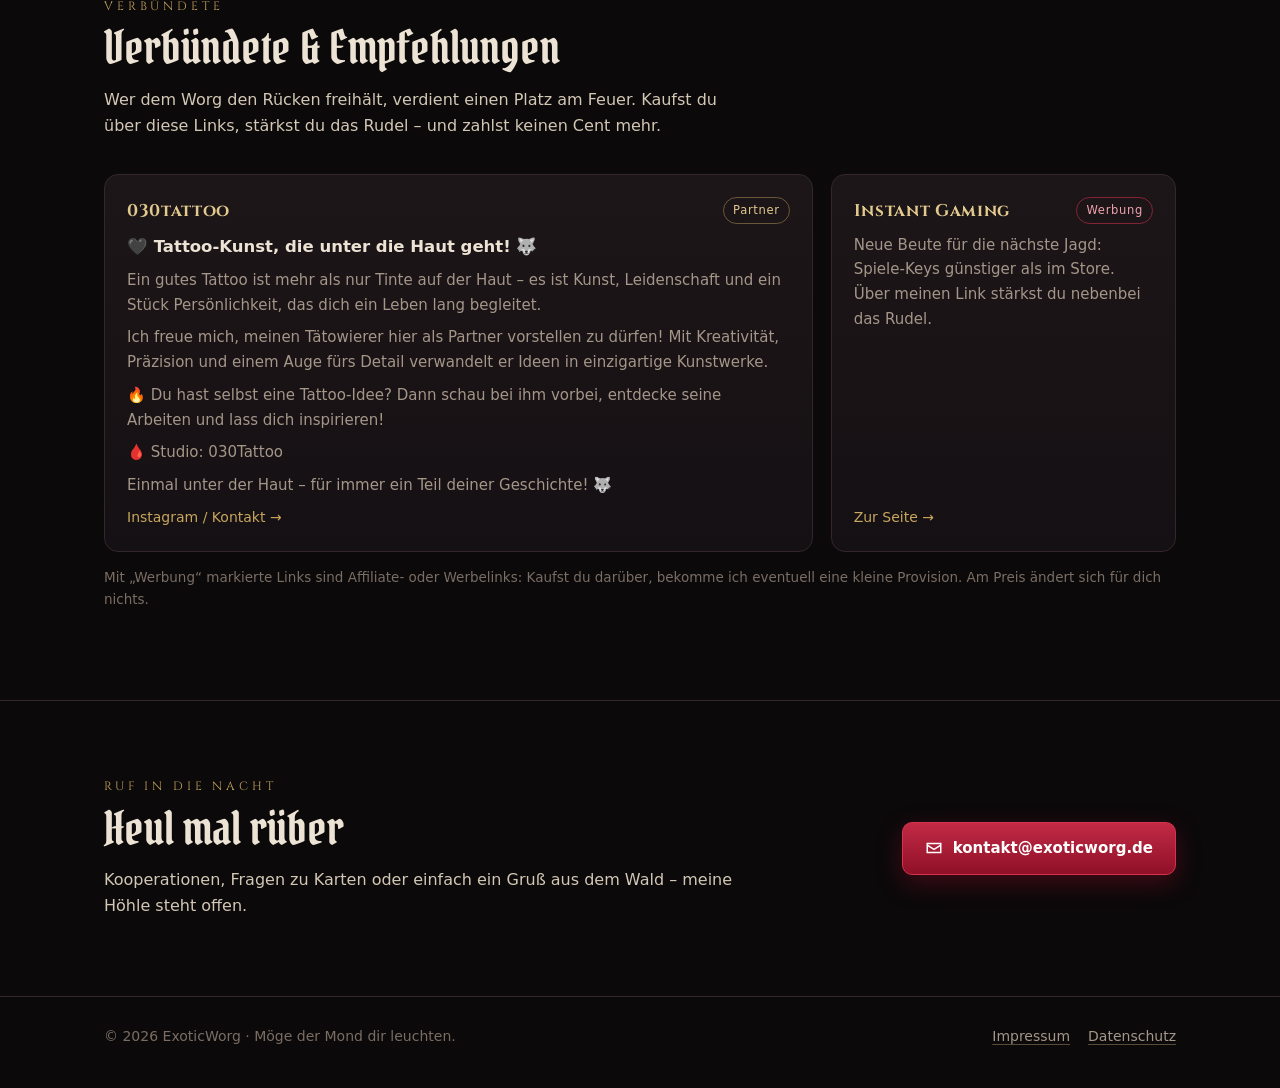
==== commit f3c404c4: "Texte mit Worgen-Flair, Streamplan-Änderungen nur über Discord Co-Authored-By: Claude Opus 5.5 <nore" ====
--- a/index.html
+++ b/index.html
@@ -3,8 +3,8 @@
 <head>
 <meta charset="utf-8">
 <meta name="viewport" content="width=device-width,initial-scale=1">
-<title>ExoticWorg – Twitch-Streams &amp; Sammelkarten</title>
-<meta name="description" content="ExoticWorg: Gaming-Streams auf Twitch mit Werwolf-Flair – und Pokémon- &amp; Digimon-Sammelkarten, sicher und versichert verschickt.">
+<title>ExoticWorg – Der Worg jagt auf Twitch</title>
+<meta name="description" content="ExoticWorg – wenn der Mond aufgeht, jagt der Worg auf Twitch. Schließ dich dem Rudel an. Dazu Pokémon- &amp; Digimon-Karten aus seinem Hort.">
 <meta property="og:title" content="ExoticWorg – Twitch-Streams & Sammelkarten">
 <meta property="og:description" content="Gaming-Streams auf Twitch und Sammelkarten von ExoticWorg.">
 <meta property="og:image" content="https://exoticworg.de/assets/logo_full.png">
@@ -34,45 +34,48 @@
   <div class="hero">
     <div class="wrap">
       <img class="logo" src="assets/logo_full.png" alt="ExoticWorg" width="520" height="347">
-      <p class="claim">Streams · Abenteuer · Sammelkarten</p>
-      <p class="lead">Hier heult der Worg: Survival, Shooter, Story-Games und alles, was nachts spannend wird. Und wenn der Stream aus ist, geht's um Pokémon- und Digimon-Karten.</p>
-      <div class="live" id="nextStream"><i></i><span>Streamplan wird geladen …</span></div>
+      <p class="claim">Fluch · Jagd · Rudel</p>
+      <p class="lead">Wenn der Mond aufgeht, fällt die Maske. Dann jagt der Worg durch Zombiehorden, Alien-Schlachtfelder und finstere Tatorte – das Rudel im Chat immer im Nacken. Und wenn die Sonne kommt, hütet er seinen Hort: Pokémon- und Digimon-Karten.</p>
+      <div class="live" id="nextStream"><i></i><span>Die Fährte wird aufgenommen …</span></div>
       <div class="cta">
         <a class="btn p" href="https://www.twitch.tv/exoticworg" target="_blank" rel="noopener">
           <svg viewBox="0 0 24 24" aria-hidden="true"><path d="M11.571 4.714h1.715v5.143H11.57zm4.715 0H18v5.143h-1.714zM6 0 1.714 4.286v15.428h5.143V24l4.286-4.286h3.428L22.286 12V0zm14.571 11.143-3.428 3.428h-3.429l-3 3v-3H6.857V1.714h13.714Z"/></svg>
-          Zum Twitch-Kanal</a>
-        <a class="btn" href="#karten">Sammelkarten ansehen</a>
+          Zur Jagd auf Twitch</a>
+        <a class="btn" href="#karten">Einen Blick in den Hort</a>
       </div>
     </div>
   </div>
 
   <section id="stream">
     <div class="wrap">
-      <p class="kicker">Der Stream</p>
-      <h2>Komm ins Rudel</h2>
-      <p class="intro">Entspannt zocken, quatschen, gemeinsam fluchen, wenn der Boss mal wieder gewinnt. Der Chat spielt mit: eigene Chatspiele, Raids und jede Menge Wolfsgeheul. Folgen lohnt sich, dann verpasst du keinen Start.</p>
-      <div class="grid g4">
+      <p class="kicker">Die Jagd</p>
+      <h2>Schließ dich dem Rudel an</h2>
+      <p class="intro">Kein Hochglanz-Studio, sondern ein Lagerfeuer am Waldrand von Gilneas: zocken, fluchen, wenn der Boss mal wieder gewinnt, und gemeinsam heulen, wenn er endlich fällt. Der Chat jagt mit – mit eigenen Chatspielen, Raids und einem Rudel, das zusammenhält. Folg der Fährte, damit du keinen Mondaufgang verpasst.</p>
+      <div class="grid g4" id="kanaele">
         <a class="card ch main" href="https://www.twitch.tv/exoticworg" target="_blank" rel="noopener">
           <span class="ic"><svg viewBox="0 0 24 24"><path d="M11.571 4.714h1.715v5.143H11.57zm4.715 0H18v5.143h-1.714zM6 0 1.714 4.286v15.428h5.143V24l4.286-4.286h3.428L22.286 12V0zm14.571 11.143-3.428 3.428h-3.429l-3 3v-3H6.857V1.714h13.714Z"/></svg></span>
-          <b>Twitch</b><small>Live-Streams – hier passiert's</small></a>
+          <b>Twitch</b><small>Hier wird live gejagt</small></a>
         <a class="card ch" href="https://www.youtube.com/@exoticworg" target="_blank" rel="noopener">
           <span class="ic"><svg viewBox="0 0 24 24"><path d="M23.5 6.19a3 3 0 0 0-2.12-2.14C19.5 3.55 12 3.55 12 3.55s-7.5 0-9.38.5A3 3 0 0 0 .5 6.19C0 8.07 0 12 0 12s0 3.93.5 5.81a3 3 0 0 0 2.12 2.14c1.88.5 9.38.5 9.38.5s7.5 0 9.38-.5a3 3 0 0 0 2.12-2.14C24 15.93 24 12 24 12s0-3.93-.5-5.81zM9.55 15.57V8.43L15.82 12z"/></svg></span>
-          <b>YouTube</b><small>Let's Plays &amp; Highlights</small></a>
+          <b>YouTube</b><small>Vergangene Jagden zum Nachsehen</small></a>
         <a class="card ch" href="https://www.tiktok.com/@exoticworg6" target="_blank" rel="noopener">
           <span class="ic"><svg viewBox="0 0 24 24"><path d="M12.53.02c1.3-.02 2.6-.01 3.9-.02.09 1.53.64 3.09 1.76 4.17 1.12 1.11 2.7 1.62 4.24 1.79v4.03a10.4 10.4 0 0 1-5.82-1.9c-.01 2.92.01 5.84-.02 8.75a7.6 7.6 0 0 1-1.35 3.94 7.47 7.47 0 0 1-5.91 3.21 7.3 7.3 0 0 1-4.08-1.03 7.55 7.55 0 0 1-3.65-5.71c-.02-.5-.03-1-.01-1.49a7.53 7.53 0 0 1 8.73-6.68c.02 1.48-.04 2.96-.04 4.44a3.43 3.43 0 0 0-4.38 2.12c-.21.51-.15 1.07-.14 1.61.24 1.64 1.82 3.02 3.5 2.87a3.3 3.3 0 0 0 2.77-1.61c.19-.33.4-.67.41-1.06.1-1.79.06-3.57.07-5.36.01-4.03-.01-8.05.02-12.07z"/></svg></span>
-          <b>TikTok</b><small>Kurze Clips aus dem Stream</small></a>
+          <b>TikTok</b><small>Kurze Bisse aus dem Stream</small></a>
         <a class="card ch" href="https://www.instagram.com/exotic_worg/" target="_blank" rel="noopener">
           <span class="ic"><svg viewBox="0 0 24 24"><path d="M12 2.2c3.2 0 3.58 0 4.85.07 3.25.15 4.77 1.69 4.92 4.92.06 1.27.07 1.65.07 4.85s0 3.58-.07 4.85c-.15 3.23-1.66 4.77-4.92 4.92-1.27.06-1.65.07-4.85.07s-3.58 0-4.85-.07c-3.26-.15-4.77-1.7-4.92-4.92C2.17 15.58 2.16 15.2 2.16 12s0-3.58.07-4.85C2.38 3.92 3.9 2.38 7.15 2.23 8.42 2.17 8.8 2.2 12 2.2zM12 0C8.74 0 8.33 0 7.05.07 2.7.27.27 2.69.07 7.05 0 8.33 0 8.74 0 12s0 3.67.07 4.95c.2 4.36 2.62 6.78 6.98 6.98C8.33 24 8.74 24 12 24s3.67 0 4.95-.07c4.35-.2 6.78-2.62 6.98-6.98.06-1.28.07-1.69.07-4.95s0-3.67-.07-4.95C23.73 2.7 21.31.27 16.95.07 15.67 0 15.26 0 12 0zm0 5.84a6.16 6.16 0 1 0 0 12.32 6.16 6.16 0 0 0 0-12.32zM12 16a4 4 0 1 1 0-8 4 4 0 0 1 0 8zm6.4-11.85a1.44 1.44 0 1 0 0 2.88 1.44 1.44 0 0 0 0-2.88z"/></svg></span>
-          <b>Instagram</b><small>Bilder &amp; Neuigkeiten</small></a>
+          <b>Instagram</b><small>Spuren im Mondlicht</small></a>
+        <a class="card ch" id="dcCard" href="#" target="_blank" rel="noopener" hidden>
+          <span class="ic"><svg viewBox="0 0 24 24"><path d="M20.32 4.37A19.8 19.8 0 0 0 15.4 2.84a13.8 13.8 0 0 0-.63 1.3 18.3 18.3 0 0 0-5.5 0 12.6 12.6 0 0 0-.63-1.3 19.7 19.7 0 0 0-4.93 1.53C.6 9.05-.24 13.6.18 18.1a19.9 19.9 0 0 0 6.04 3.05c.49-.66.92-1.37 1.3-2.1a12.9 12.9 0 0 1-2.04-.98l.5-.39a14.2 14.2 0 0 0 12.06 0l.5.39c-.65.39-1.33.71-2.05.98.38.74.81 1.44 1.3 2.1a19.8 19.8 0 0 0 6.04-3.05c.5-5.2-.84-9.72-3.55-13.73zM8.02 15.33c-1.18 0-2.15-1.08-2.15-2.42s.95-2.42 2.15-2.42 2.17 1.09 2.15 2.42c0 1.34-.95 2.42-2.15 2.42zm7.97 0c-1.18 0-2.15-1.08-2.15-2.42s.95-2.42 2.15-2.42 2.17 1.09 2.15 2.42c0 1.34-.94 2.42-2.15 2.42z"/></svg></span>
+          <b>Discord</b><small>Die Höhle des Rudels – alle Ansagen</small></a>
       </div>
     </div>
   </section>
 
   <section id="plan">
     <div class="wrap">
-      <p class="kicker">Wann ich live bin</p>
-      <h2>Streamplan</h2>
-      <p class="intro">Feste Abende, feste Spiele. Kurzfristige Änderungen kündige ich auf Twitch und Instagram an.</p>
+      <p class="kicker">Mondkalender</p>
+      <h2>Wann der Worg jagt</h2>
+      <p class="intro">Feste Nächte, feste Beute. Ändert sich etwas, heult es zuerst auf <span id="dcText">Discord</span> – und nur dort.</p>
       <div class="plan" id="planGrid"></div>
       <p class="note"><span id="planWoche"></span><br>Alle Zeiten in deutscher Zeit.</p>
     </div>
@@ -81,20 +84,20 @@
   <section id="karten">
     <div class="wrap split">
       <div>
-        <p class="kicker">Abseits des Streams</p>
-        <h2>Sammelkarten</h2>
-        <p class="intro">Ich sammle und verkaufe Karten, vor allem Pokémon, dazu Digimon. Einzelkarten, Sammlungen und versiegelte Produkte findest du in meinen eBay-Angeboten.</p>
+        <p class="kicker">Der Hort</p>
+        <h2>Schätze aus dem Hort</h2>
+        <p class="intro">Jeder Worg braucht einen Hort. Meiner besteht aus Pokémon- und Digimon-Karten: Einzelkarten, ganze Sammlungen und versiegelte Ware. Was ich nicht selbst bewache, findet über eBay ein neues Zuhause.</p>
         <div class="games"><span class="tag">Pokémon</span><span class="tag">Digimon</span><span class="tag">Einzelkarten</span><span class="tag">Sealed</span><span class="tag">Sammlungen</span></div>
         <a class="btn p" href="https://www.ebay.de/usr/exotic_worg" target="_blank" rel="noopener" id="ebayLink">
           <svg viewBox="0 0 24 24" aria-hidden="true"><path d="M6 7V6a6 6 0 0 1 12 0v1h3l-1.5 15h-15L3 7zm2 0h8V6a4 4 0 0 0-8 0z"/></svg>
-          Zu meinen eBay-Angeboten</a>
+          Zum Hort auf eBay</a>
       </div>
       <div class="card">
         <ul class="list">
-          <li><svg viewBox="0 0 24 24"><path d="M12 3 4 6v6c0 4.5 3.4 8.3 8 9 4.6-.7 8-4.5 8-9V6z"/><path d="m8.5 12 2.5 2.5 4.5-5"/></svg><div><b>Versicherter Versand</b><span>Wertvolle Karten gehen mit Sendungsnummer raus, nichts verschwindet im Briefkasten.</span></div></li>
-          <li><svg viewBox="0 0 24 24"><rect x="5" y="3" width="14" height="18" rx="2"/><path d="M9 7h6M9 11h6M9 15h3"/></svg><div><b>Ehrliche Zustandsangaben</b><span>Near Mint heißt bei mir Near Mint. Im Zweifel gibt's ein Foto mehr.</span></div></li>
-          <li><svg viewBox="0 0 24 24"><path d="M3 7.5 12 3l9 4.5v9L12 21l-9-4.5z"/><path d="M3 7.5 12 12l9-4.5M12 12v9"/></svg><div><b>Sicher verpackt</b><span>Hülle, Toploader, stabiler Umschlag – so, wie ich meine eigenen Karten verschicken würde.</span></div></li>
-          <li><svg viewBox="0 0 24 24"><path d="M4 5h16v11H8l-4 4z"/><path d="M8 9h8M8 12h5"/></svg><div><b>Fragen? Einfach schreiben</b><span>Über eBay oder per E-Mail, ich melde mich schnell zurück.</span></div></li>
+          <li><svg viewBox="0 0 24 24"><path d="M12 3 4 6v6c0 4.5 3.4 8.3 8 9 4.6-.7 8-4.5 8-9V6z"/><path d="m8.5 12 2.5 2.5 4.5-5"/></svg><div><b>Bewacht bis zur Haustür</b><span>Wertvolle Karten reisen versichert und mit Sendungsnummer. Was der Worg verschickt, kommt auch an.</span></div></li>
+          <li><svg viewBox="0 0 24 24"><rect x="5" y="3" width="14" height="18" rx="2"/><path d="M9 7h6M9 11h6M9 15h3"/></svg><div><b>Ehrliche Krallen</b><span>Near Mint heißt bei mir Near Mint. Im Zweifel gibt's ein Foto mehr.</span></div></li>
+          <li><svg viewBox="0 0 24 24"><path d="M3 7.5 12 3l9 4.5v9L12 21l-9-4.5z"/><path d="M3 7.5 12 12l9-4.5M12 12v9"/></svg><div><b>Sicher verstaut</b><span>Hülle, Toploader, stabiler Umschlag – so, wie ich meine eigenen Schätze verschicken würde.</span></div></li>
+          <li><svg viewBox="0 0 24 24"><path d="M4 5h16v11H8l-4 4z"/><path d="M8 9h8M8 12h5"/></svg><div><b>Fragen? Heul einfach rüber</b><span>Über eBay oder per E-Mail – ich melde mich schnell zurück.</span></div></li>
         </ul>
       </div>
     </div>
@@ -103,17 +106,17 @@
   <section id="freunde">
     <div class="wrap">
       <p class="kicker">Das Rudel</p>
-      <h2>Freunde auf Twitch</h2>
-      <p class="intro">Streamer, mit denen ich gern abhänge, raide und zocke. Schau vorbei und lass ein Follow da.</p>
+      <h2>Mein Rudel auf Twitch</h2>
+      <p class="intro">Ein Worg jagt nie allein. Das sind die Streamer, mit denen ich zocke, raide und den Mond anheule. Schau bei ihnen vorbei und lass ein Follow da.</p>
       <div class="grid g4" id="freundeGrid"></div>
     </div>
   </section>
 
   <section id="partner">
     <div class="wrap">
-      <p class="kicker">Mit dabei</p>
-      <h2>Partner &amp; Empfehlungen</h2>
-      <p class="intro">Leute und Läden, hinter denen ich stehe. Wenn du über diese Links kaufst, unterstützt du den Stream – dich kostet es nichts extra.</p>
+      <p class="kicker">Verbündete</p>
+      <h2>Verbündete &amp; Empfehlungen</h2>
+      <p class="intro">Wer dem Worg den Rücken freihält, verdient einen Platz am Feuer. Kaufst du über diese Links, stärkst du das Rudel – und zahlst keinen Cent mehr.</p>
       <div class="grid g3" id="partnerGrid"></div>
       <p class="note">Mit „Werbung“ markierte Links sind Affiliate- oder Werbelinks: Kaufst du darüber, bekomme ich eventuell eine kleine Provision. Am Preis ändert sich für dich nichts.</p>
     </div>
@@ -122,9 +125,9 @@
   <section id="kontakt">
     <div class="wrap contact">
       <div>
-        <p class="kicker">Kontakt</p>
-        <h2>Schreib mir</h2>
-        <p class="intro" style="margin:0">Kooperationen, Fragen zu Karten oder einfach Hallo sagen.</p>
+        <p class="kicker">Ruf in die Nacht</p>
+        <h2>Heul mal rüber</h2>
+        <p class="intro" style="margin:0">Kooperationen, Fragen zu Karten oder einfach ein Gruß aus dem Wald – meine Höhle steht offen.</p>
       </div>
       <a class="btn p" href="mailto:kontakt@exoticworg.de">
         <svg viewBox="0 0 24 24" aria-hidden="true"><path d="M2 5h20v14H2zm2 2v.5l8 5 8-5V7zm16 2.9-8 5-8-5V17h16z"/></svg>
@@ -135,7 +138,7 @@
 
 <footer>
   <div class="wrap">
-    <span>© <span id="jahr">2026</span> ExoticWorg</span>
+    <span>© <span id="jahr">2026</span> ExoticWorg · Möge der Mond dir leuchten.</span>
     <nav><a href="impressum.html">Impressum</a><a href="datenschutz.html">Datenschutz</a></nav>
   </div>
 </footer>
@@ -159,8 +162,8 @@
   const vorbei = now > endeWoche, kommend = now < ab;
   // Streampause: ganze Woche aus
   if (P.pause) {
-    document.getElementById('planGrid').innerHTML = `<div class="card" style="grid-column:1/-1"><h3>Streampause</h3><p>${esc(P.hinweis || 'Gerade finden keine Streams statt. Folge auf Twitch, dann verpasst du den Neustart nicht.')}</p></div>`;
-    info.textContent = ''; next.textContent = 'Gerade Streampause' + (P.hinweis ? ' – ' + P.hinweis : '');
+    document.getElementById('planGrid').innerHTML = `<div class="card" style="grid-column:1/-1"><h3>Der Worg ruht</h3><p>${esc(P.hinweis || 'Der Worg leckt gerade seine Wunden. Wann die Jagd weitergeht, erfährst du zuerst auf Discord.')}</p></div>`;
+    info.textContent = ''; next.textContent = 'Der Worg ruht gerade' + (P.hinweis ? ' – ' + P.hinweis : '');
     return;
   }
   // Raster: echte Daten dieser Woche
@@ -172,7 +175,7 @@
       ${p.spiel ? `<span class="t">${esc(p.zeit)} Uhr</span><span class="g">${esc(p.spiel)}</span>` : `<span class="t">&nbsp;</span><span class="g">Pause</span>`}
     </div>`;
   }).join('');
-  info.textContent = (vorbei ? `Letzter Plan (${f(ab)}–${f(bis)}) – der neue Streamplan folgt` : kommend ? `Kommende Woche: ${f(ab)} bis ${f(bis)}` : `Diese Woche: ${f(ab)} bis ${f(bis)}`) + (P.hinweis ? ' · ' + P.hinweis : '');
+  info.textContent = (vorbei ? `Letzte Jagdwoche (${f(ab)}–${f(bis)}) – der neue Mondkalender folgt auf Discord` : kommend ? `Kommende Jagdwoche: ${f(ab)} bis ${f(bis)}` : `Diese Jagdwoche: ${f(ab)} bis ${f(bis)}`) + (P.hinweis ? ' · ' + P.hinweis : '');
   // Nächster Stream: nur Termine aus genau dieser Woche, nie aus einer Wiederholung
   let found = null;
   WOCHE.forEach((t, i) => {
@@ -181,10 +184,17 @@
     const [h, m] = String(p.zeit || '0:0').split(':').map(Number); d.setHours(h || 0, m || 0, 0, 0);
     if (d.getTime() + 3 * 3600e3 > now.getTime()) found = { d, p };
   });
-  if (!found) { next.textContent = 'Der neue Streamplan kommt am Sonntag'; return; }
+  if (!found) { next.textContent = 'Der neue Mondkalender kommt am Sonntag – zuerst auf Discord'; return; }
   const tage = Math.round((new Date(found.d).setHours(0, 0, 0, 0) - new Date(now).setHours(0, 0, 0, 0)) / 864e5);
   const wann = tage === 0 ? 'Heute' : tage === 1 ? 'Morgen' : `${NAMEN[WOCHE[(found.d.getDay() + 6) % 7]]}, ${f(found.d)}`;
-  next.textContent = `Nächster Stream: ${wann}, ${found.p.zeit} Uhr – ${found.p.spiel}`;
+  next.textContent = `Nächste Jagd: ${wann}, ${found.p.zeit} Uhr – ${found.p.spiel}`;
+}
+/* Discord-Einladung: hier eintragen, dann erscheinen Karte und Links */
+const DISCORD = '';
+if (/^https:\/\/(discord\.gg|discord\.com)\//.test(DISCORD)) {
+  const c = document.getElementById('dcCard'); c.href = DISCORD; c.hidden = false;
+  document.getElementById('kanaele').classList.add('g5');
+  const t = document.getElementById('dcText'); t.innerHTML = `<a href="${esc(DISCORD)}" target="_blank" rel="noopener">Discord</a>`;
 }
 /* Freunde kommen aus freunde.json */
 fetch('freunde.json', { cache: 'no-cache' }).then(r => r.json()).then(F => {
@@ -209,7 +219,7 @@
   }).join('');
 }).catch(() => { document.getElementById('partner').remove(); });
 fetch('streamplan.json', { cache: 'no-cache' }).then(r => r.json()).then(zeige).catch(() => {
-  document.getElementById('planGrid').innerHTML = '<p class="note">Den aktuellen Streamplan findest du auf Twitch.</p>';
+  document.getElementById('planGrid').innerHTML = '<p class="note">Den aktuellen Mondkalender findest du auf Discord.</p>';
 });
 document.getElementById('jahr').textContent = new Date().getFullYear();
 }
--- a/style.css
+++ b/style.css
@@ -1,4 +1,5 @@
 @font-face{font-family:'Cinzel';src:url(assets/cinzel.woff2) format('woff2');font-weight:400 900;font-display:swap}
+[hidden]{display:none!important}
 @font-face{font-family:'Pirata One';src:url(assets/pirata.woff2) format('woff2');font-weight:400;font-display:swap}
 :root{
   --bg:#0b090a;--panel:#151013;--panel2:#1d1619;--line:#33272b;--line2:#4e3a40;
@@ -51,6 +52,7 @@
 .grid{display:grid;gap:18px}
 .g2{grid-template-columns:repeat(2,1fr)}
 .g4{grid-template-columns:repeat(4,1fr)}
+.g4.g5{grid-template-columns:repeat(5,1fr)}
 .card{background:linear-gradient(180deg,var(--panel2),var(--panel));border:1px solid var(--line);border-radius:14px;padding:22px}
 .card h3{font-family:var(--serif);font-size:15px;letter-spacing:.08em;margin:0 0 6px;color:var(--gold2)}
 .card p{margin:0;color:var(--muted);font-size:15px}
@@ -127,13 +129,13 @@
 .todo{background:rgba(219,164,74,.12);border:1px dashed #dba44a;color:#f0cd8d;padding:1px 6px;border-radius:5px}
 
 @media (max-width:900px){
-  .g4,.g3{grid-template-columns:repeat(2,1fr)}
+  .g4,.g3,.g4.g5{grid-template-columns:repeat(2,1fr)}
   .plan{grid-template-columns:repeat(4,1fr)}
   .split{grid-template-columns:1fr}
 }
 @media (max-width:620px){
   .nav{display:none}
-  .g2,.g4,.g3{grid-template-columns:1fr}
+  .g2,.g4,.g3,.g4.g5{grid-template-columns:1fr}
   .pt.breit{grid-column:auto}
   .plan{grid-template-columns:1fr 1fr}
   section{padding:56px 0}
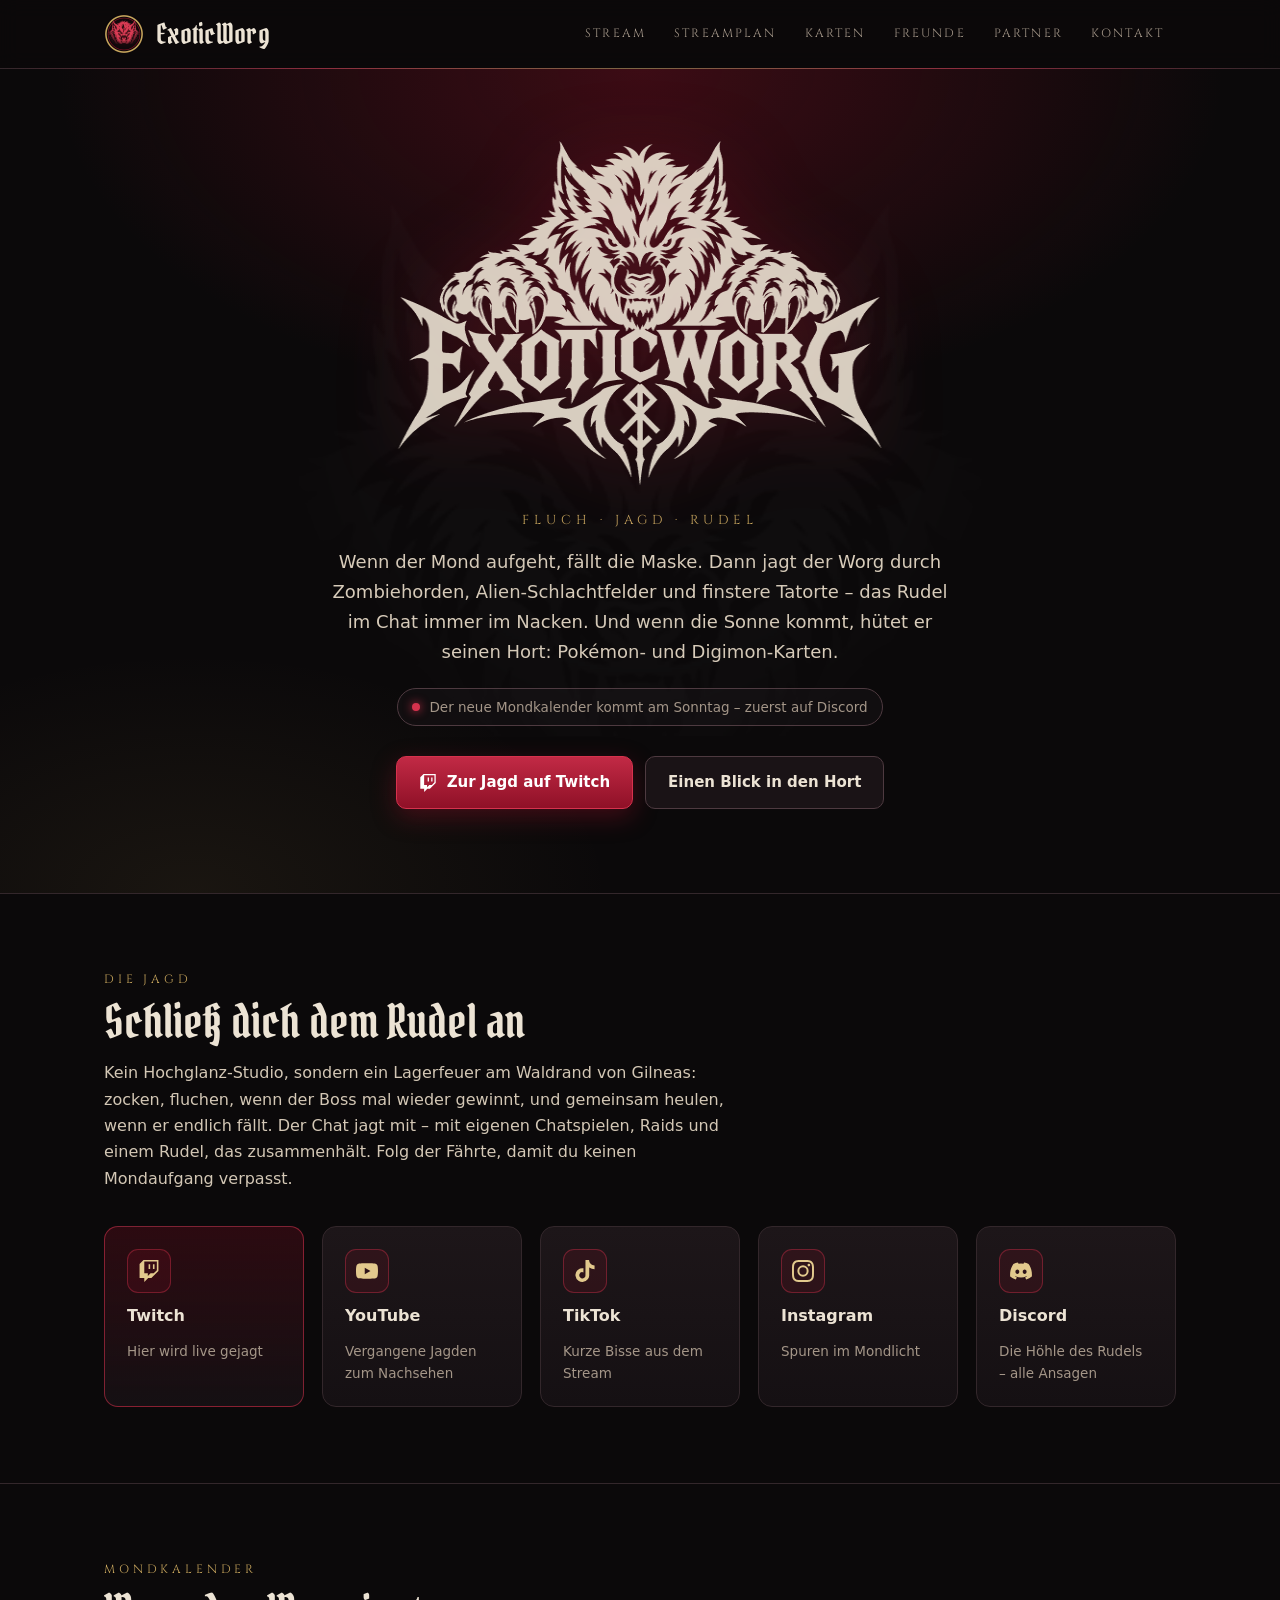
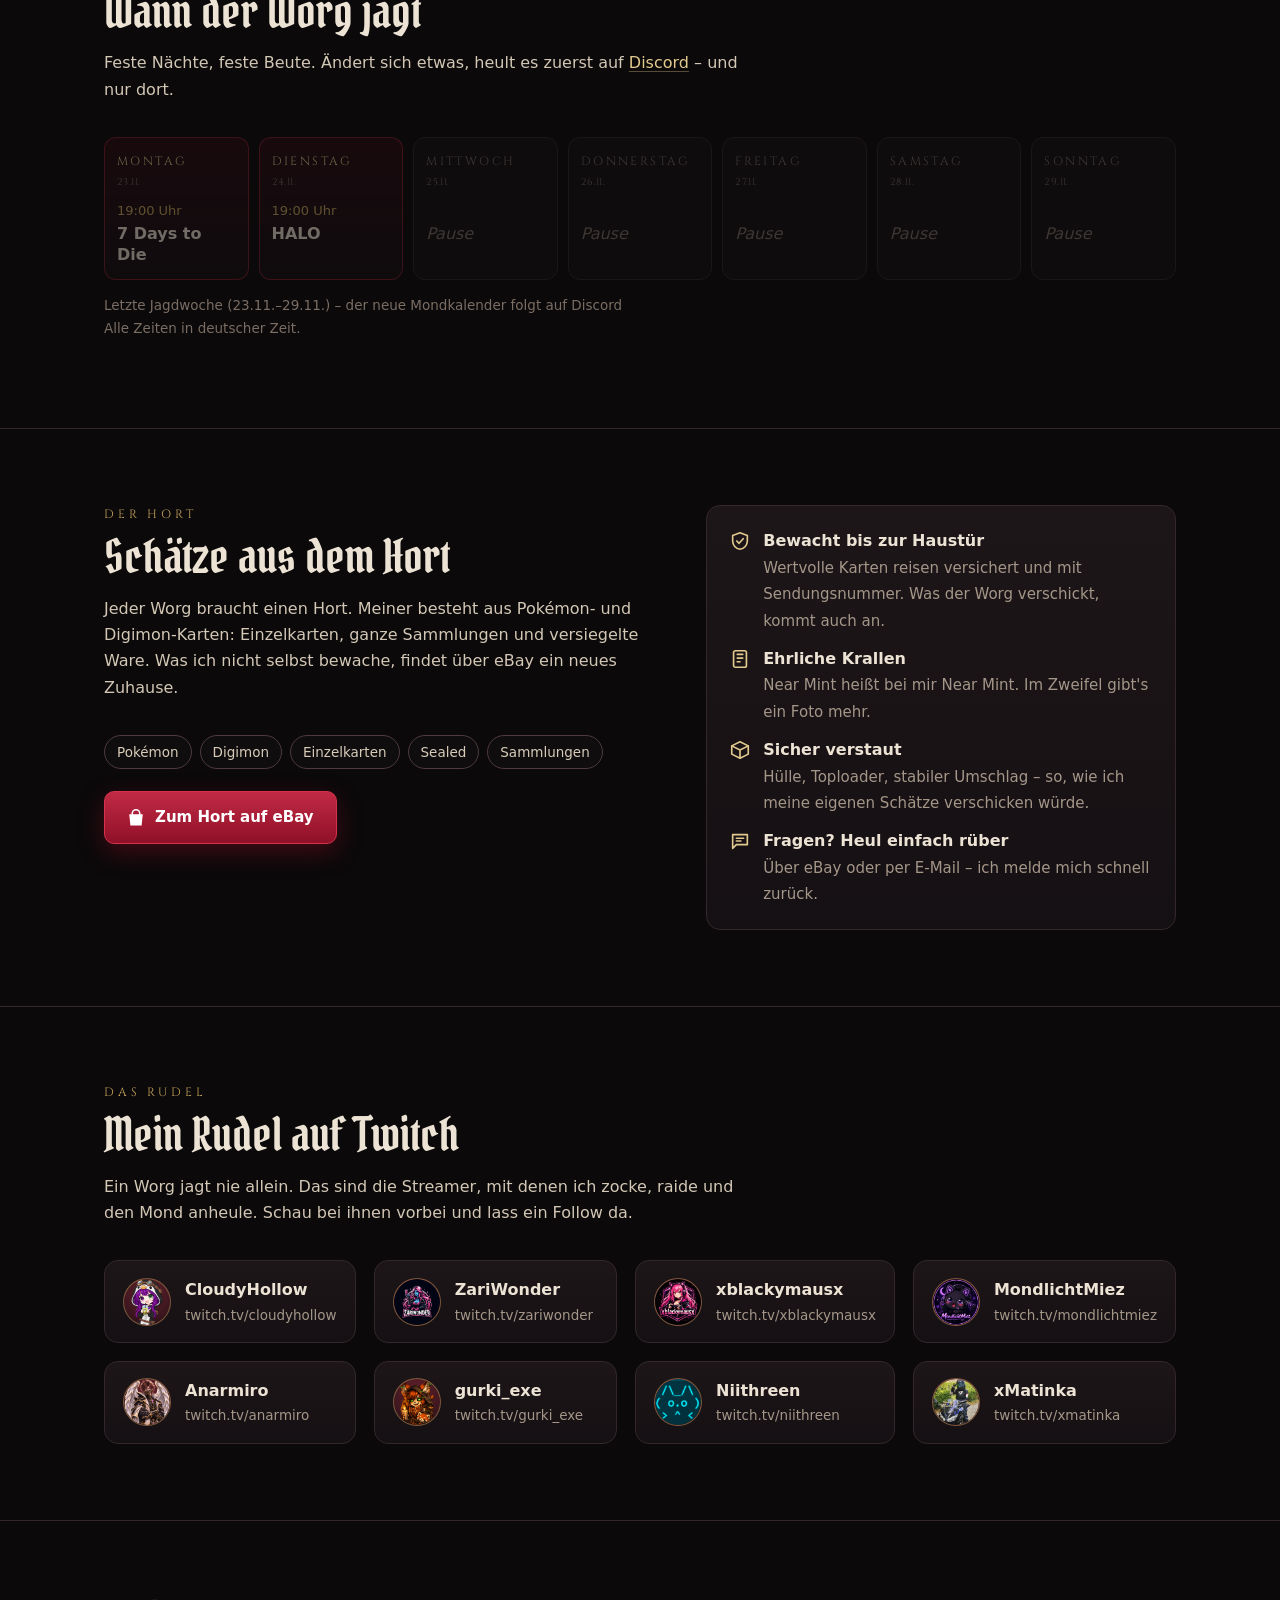
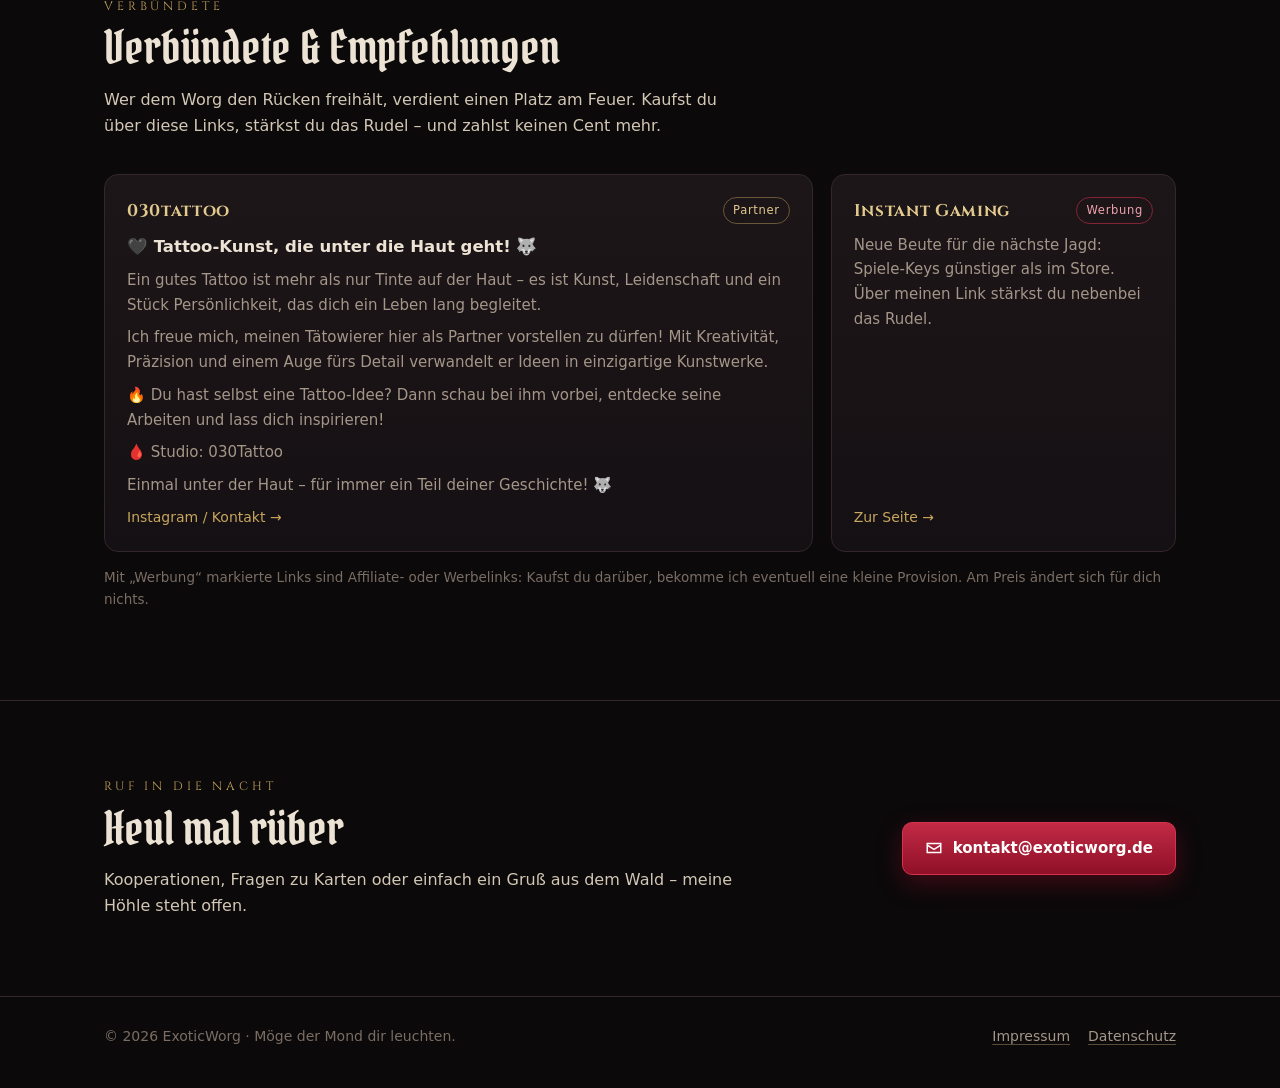
==== commit bf0643f7: "Discord-Einladung eingetragen Co-Authored-By: Claude Opus 5.5 <noreply@anthropic.com> Claude-Session" ====
--- a/index.html
+++ b/index.html
@@ -190,7 +190,7 @@
   next.textContent = `Nächste Jagd: ${wann}, ${found.p.zeit} Uhr – ${found.p.spiel}`;
 }
 /* Discord-Einladung: hier eintragen, dann erscheinen Karte und Links */
-const DISCORD = '';
+const DISCORD = 'https://discord.gg/VuYMDEPcp';
 if (/^https:\/\/(discord\.gg|discord\.com)\//.test(DISCORD)) {
   const c = document.getElementById('dcCard'); c.href = DISCORD; c.hidden = false;
   document.getElementById('kanaele').classList.add('g5');
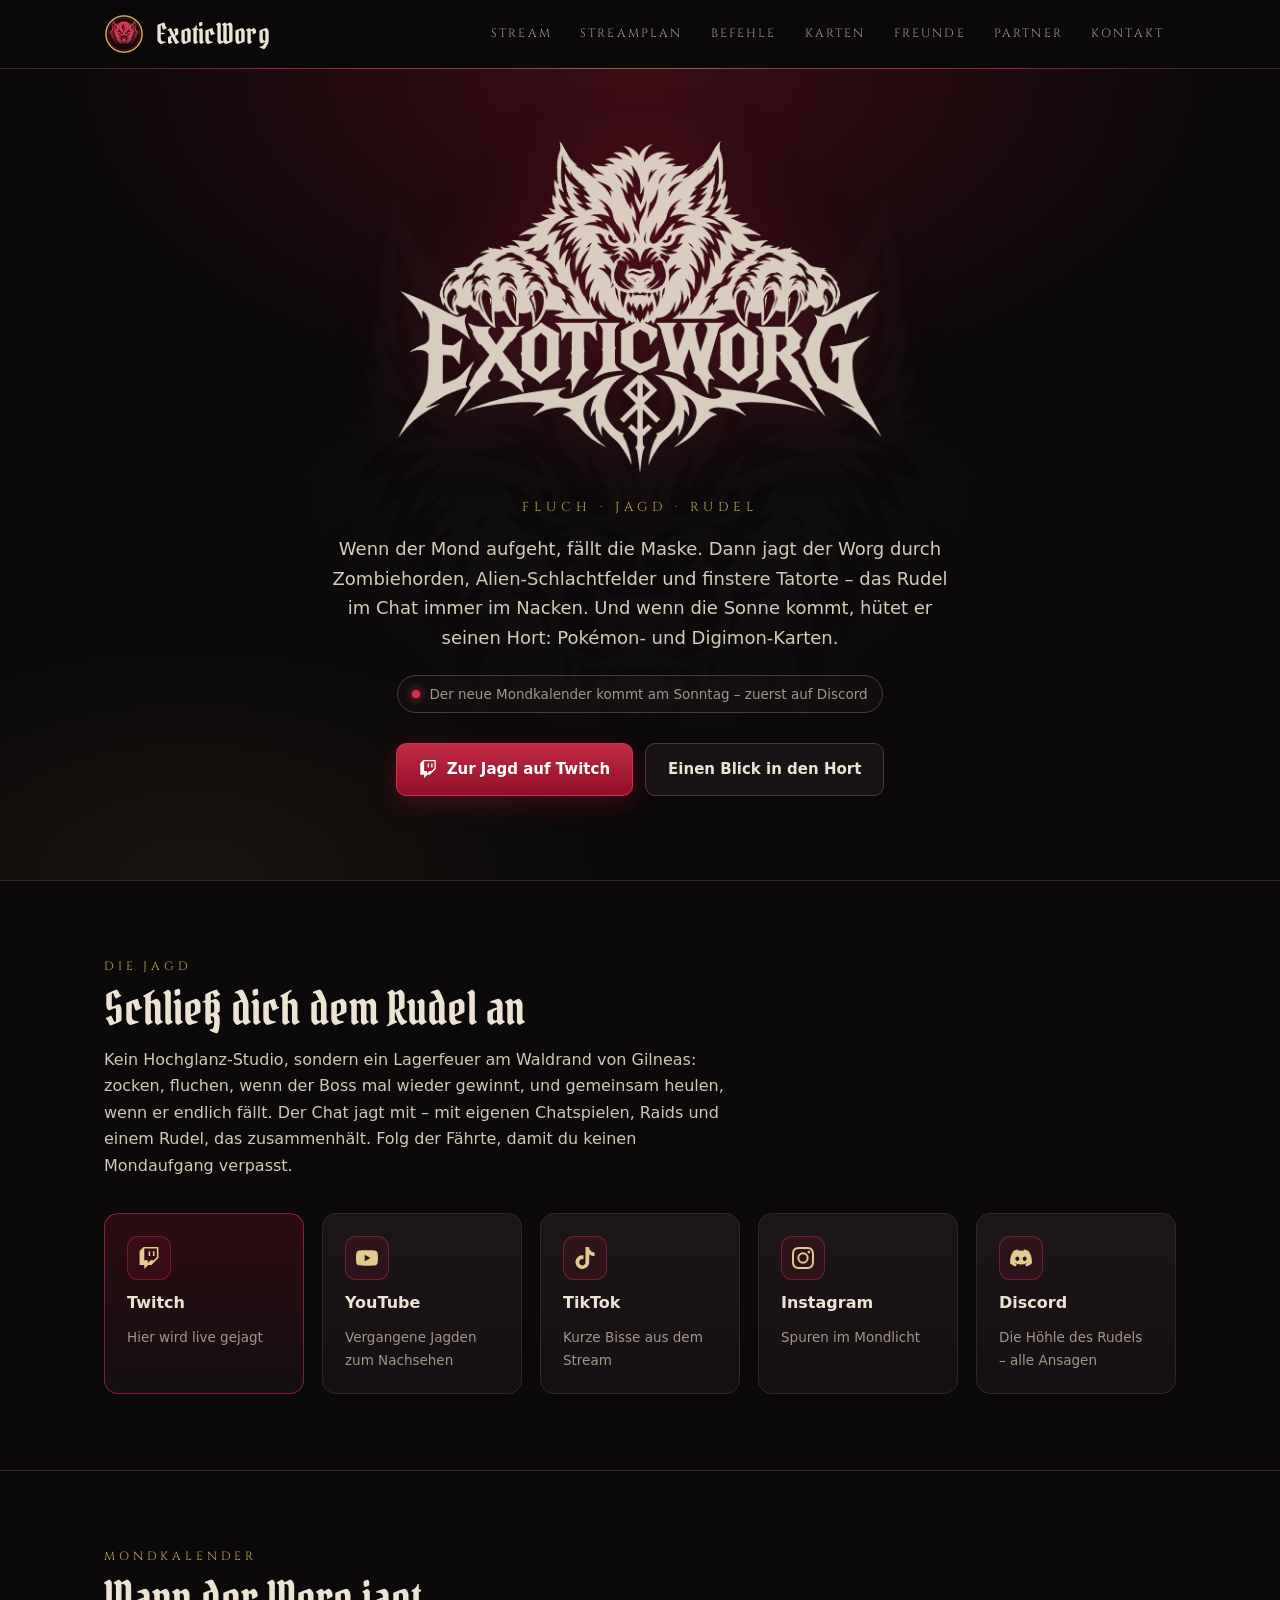
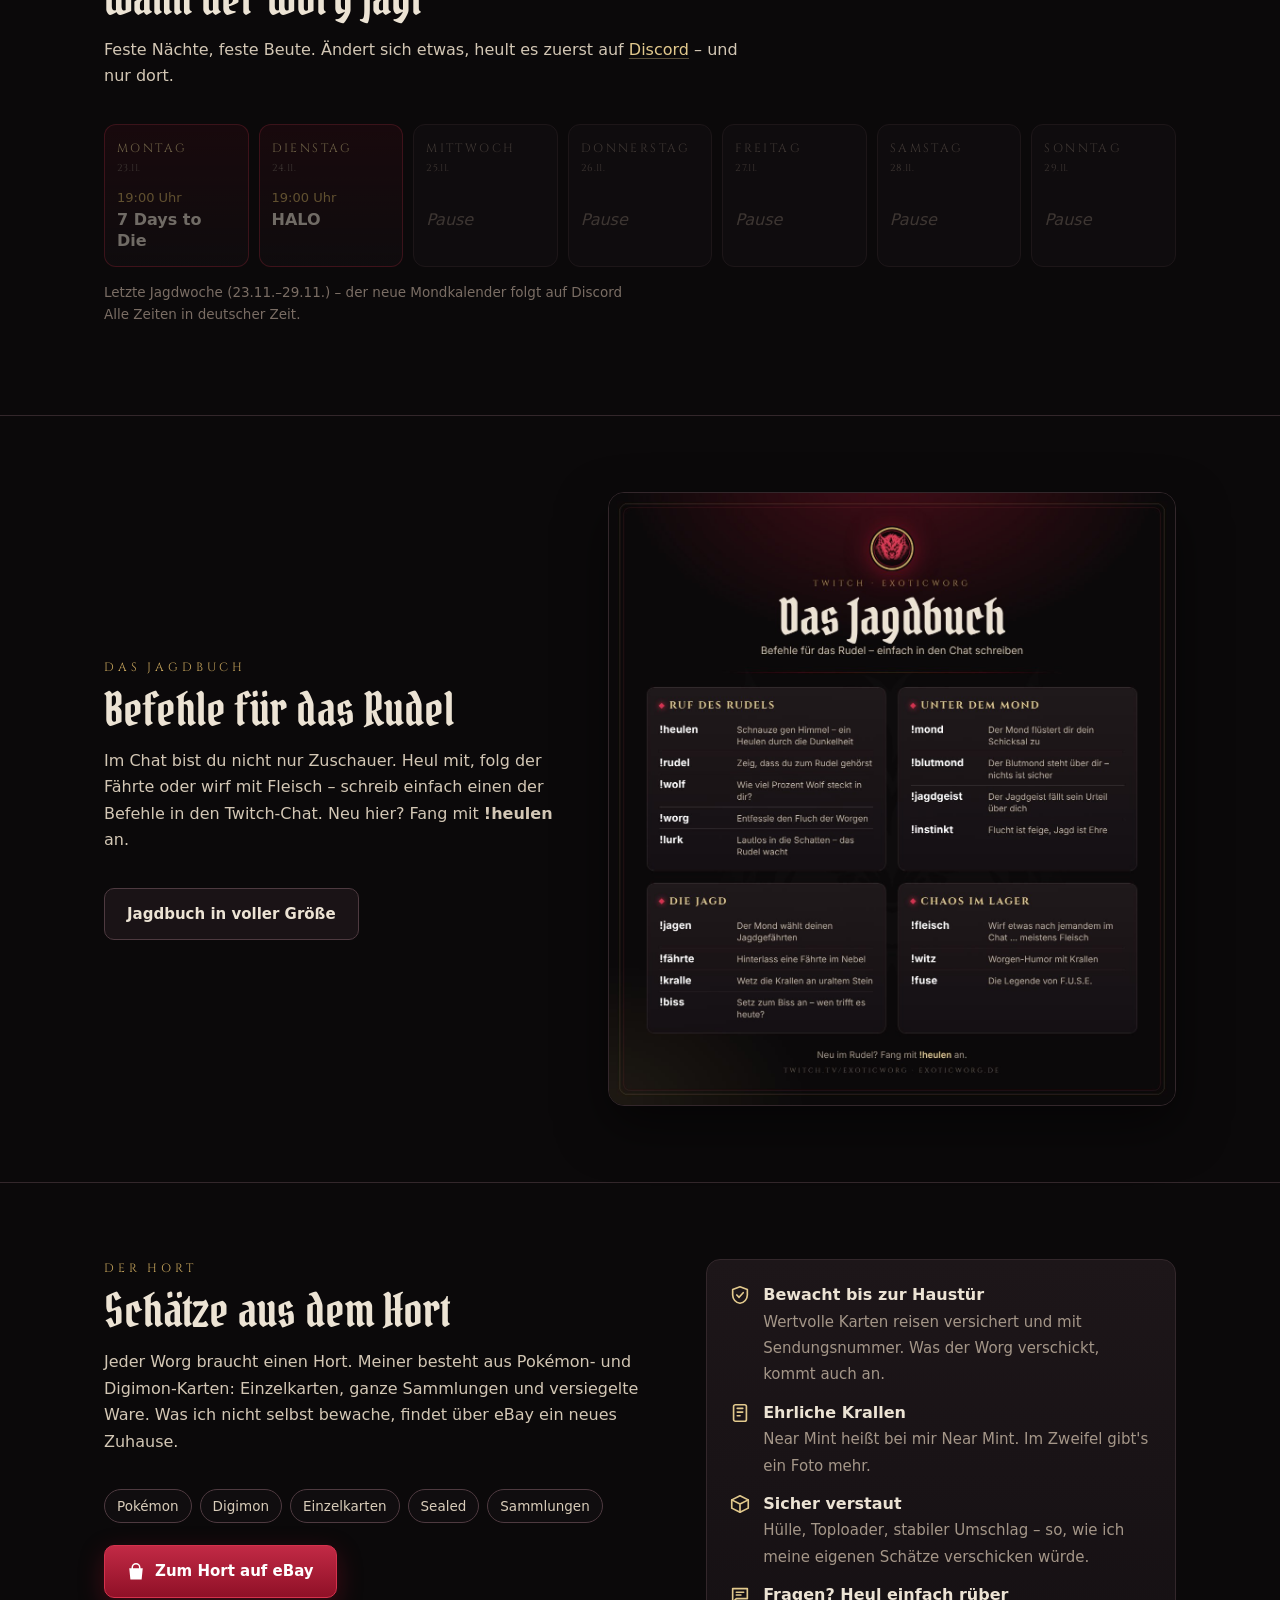
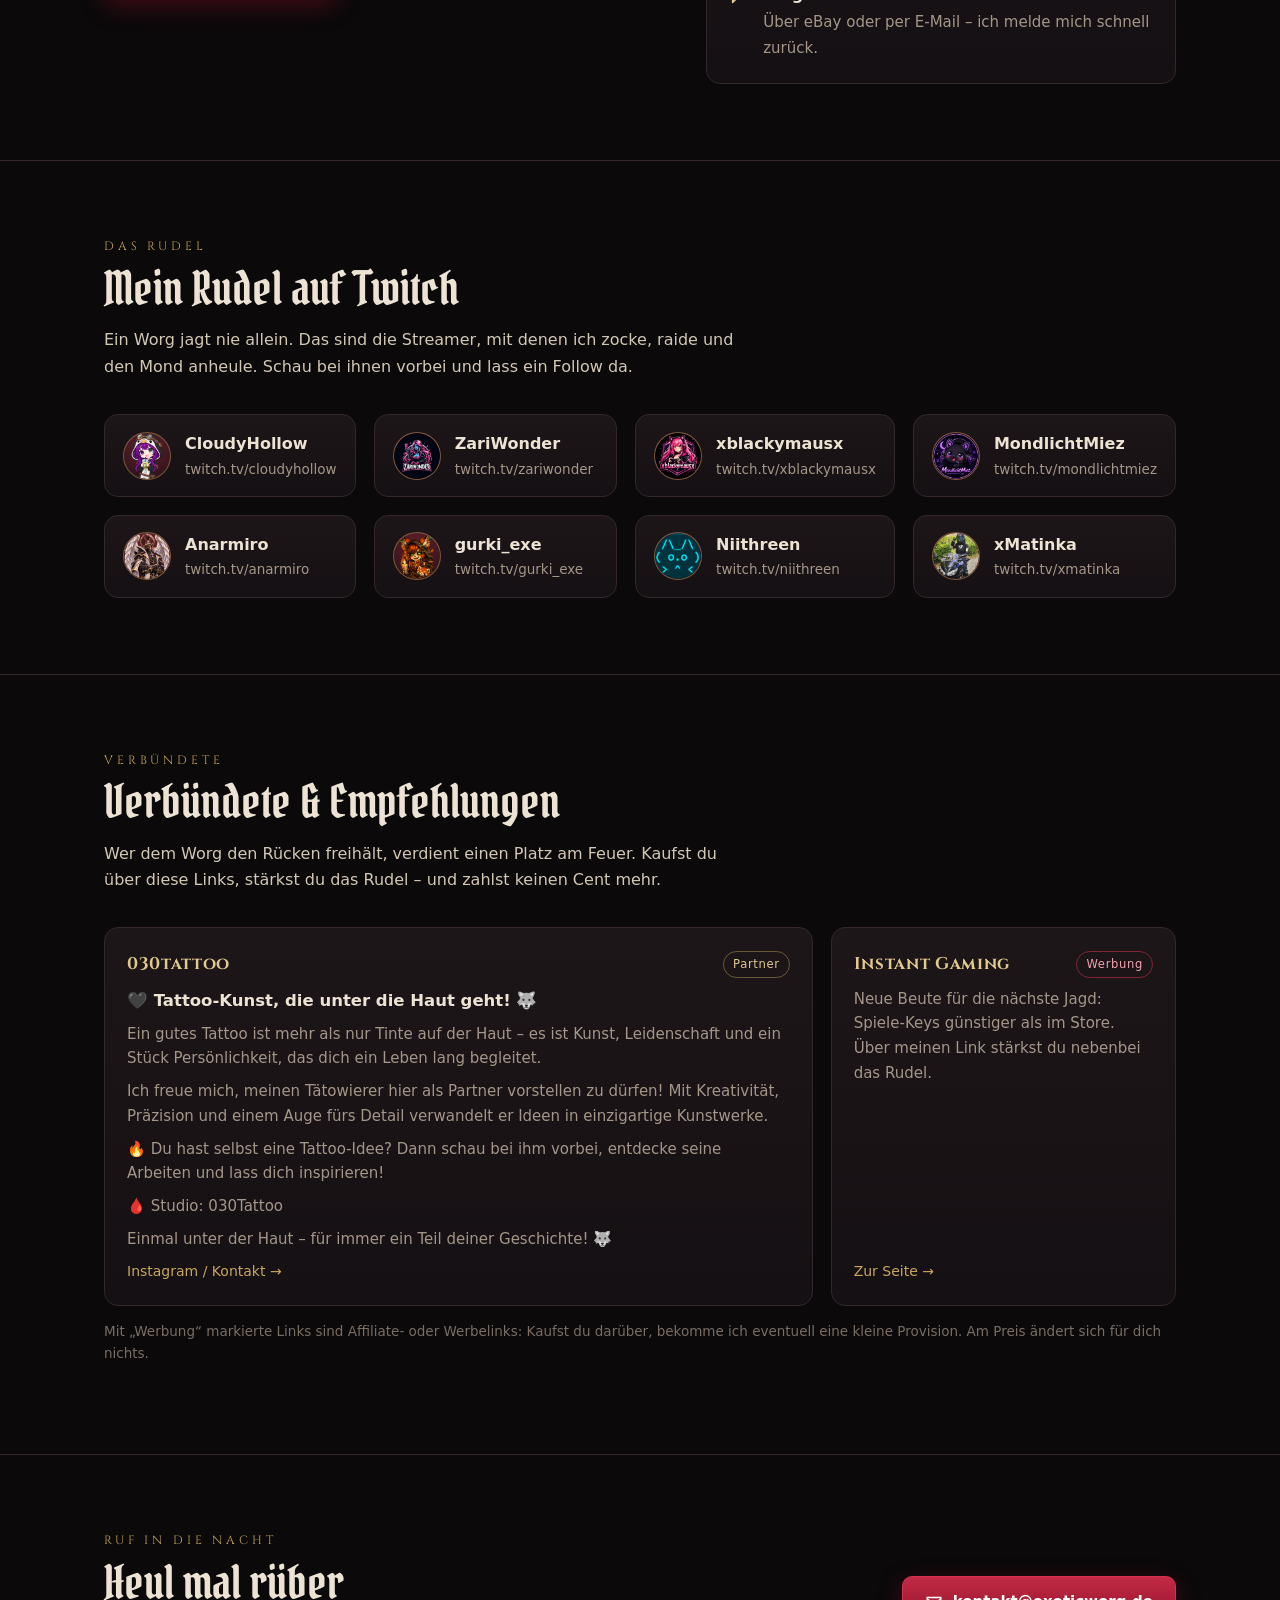
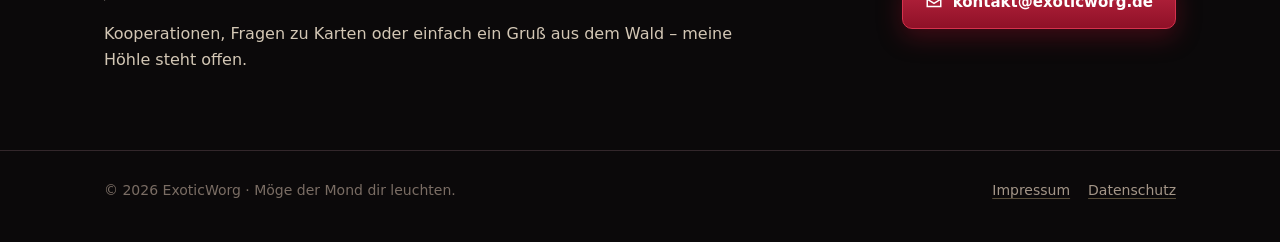
==== commit 365f6225: "Jagdbuch (Befehle-Bild), Live-Anzeige, 404-Seite, Vorschaubild für Links Co-Authored-By: Claude Opus" ====
--- a/index.html
+++ b/index.html
@@ -5,9 +5,14 @@
 <meta name="viewport" content="width=device-width,initial-scale=1">
 <title>ExoticWorg – Der Worg jagt auf Twitch</title>
 <meta name="description" content="ExoticWorg – wenn der Mond aufgeht, jagt der Worg auf Twitch. Schließ dich dem Rudel an. Dazu Pokémon- &amp; Digimon-Karten aus seinem Hort.">
-<meta property="og:title" content="ExoticWorg – Twitch-Streams & Sammelkarten">
-<meta property="og:description" content="Gaming-Streams auf Twitch und Sammelkarten von ExoticWorg.">
-<meta property="og:image" content="https://exoticworg.de/assets/logo_full.png">
+<meta property="og:title" content="ExoticWorg – Der Worg jagt auf Twitch">
+<meta property="og:description" content="Wenn der Mond aufgeht, jagt der Worg. Schließ dich dem Rudel an – Streams, Chatbefehle und Schätze aus dem Hort.">
+<meta property="og:image" content="https://exoticworg.de/assets/og.jpg">
+<meta property="og:image:width" content="1200">
+<meta property="og:image:height" content="630">
+<meta property="og:type" content="website">
+<meta property="og:locale" content="de_DE">
+<meta name="twitter:card" content="summary_large_image">
 <meta property="og:url" content="https://exoticworg.de/">
 <meta name="theme-color" content="#0b090a">
 <link rel="icon" type="image/png" href="assets/favicon.png">
@@ -22,6 +27,7 @@
     <nav class="nav" aria-label="Hauptmenü">
       <a href="#stream">Stream</a>
       <a href="#plan">Streamplan</a>
+      <a href="#befehle">Befehle</a>
       <a href="#karten">Karten</a>
       <a href="#freunde">Freunde</a>
       <a href="#partner">Partner</a>
@@ -38,9 +44,9 @@
       <p class="lead">Wenn der Mond aufgeht, fällt die Maske. Dann jagt der Worg durch Zombiehorden, Alien-Schlachtfelder und finstere Tatorte – das Rudel im Chat immer im Nacken. Und wenn die Sonne kommt, hütet er seinen Hort: Pokémon- und Digimon-Karten.</p>
       <div class="live" id="nextStream"><i></i><span>Die Fährte wird aufgenommen …</span></div>
       <div class="cta">
-        <a class="btn p" href="https://www.twitch.tv/exoticworg" target="_blank" rel="noopener">
+        <a class="btn p" id="twitchBtn" href="https://www.twitch.tv/exoticworg" target="_blank" rel="noopener">
           <svg viewBox="0 0 24 24" aria-hidden="true"><path d="M11.571 4.714h1.715v5.143H11.57zm4.715 0H18v5.143h-1.714zM6 0 1.714 4.286v15.428h5.143V24l4.286-4.286h3.428L22.286 12V0zm14.571 11.143-3.428 3.428h-3.429l-3 3v-3H6.857V1.714h13.714Z"/></svg>
-          Zur Jagd auf Twitch</a>
+          <span>Zur Jagd auf Twitch</span></a>
         <a class="btn" href="#karten">Einen Blick in den Hort</a>
       </div>
     </div>
@@ -81,6 +87,18 @@
     </div>
   </section>
 
+  <section id="befehle">
+    <div class="wrap jb">
+      <div>
+        <p class="kicker">Das Jagdbuch</p>
+        <h2>Befehle für das Rudel</h2>
+        <p class="intro">Im Chat bist du nicht nur Zuschauer. Heul mit, folg der Fährte oder wirf mit Fleisch – schreib einfach einen der Befehle in den Twitch-Chat. Neu hier? Fang mit <b>!heulen</b> an.</p>
+        <a class="btn" href="assets/jagdbuch.png" target="_blank" rel="noopener">Jagdbuch in voller Größe</a>
+      </div>
+      <a class="jbimg" href="assets/jagdbuch.png" target="_blank" rel="noopener"><img src="assets/jagdbuch.jpg" width="1200" height="1320" loading="lazy" alt="Das Jagdbuch – Chatbefehle: !heulen, !rudel, !wolf, !worg, !lurk, !mond, !blutmond, !jagdgeist, !instinkt, !jagen, !fährte, !kralle, !biss, !fleisch, !witz, !fuse"></a>
+    </div>
+  </section>
+
   <section id="karten">
     <div class="wrap split">
       <div>
@@ -154,7 +172,8 @@
 function zeige(P) {
   const T = {}; for (const [k, v] of Object.entries(P.tage || {})) T[k] = v && !frei(v.spiel) ? v : { zeit: '', spiel: '' };
   const f = d => d.toLocaleDateString('de-DE', { day: '2-digit', month: '2-digit' });
-  const info = document.getElementById('planWoche'), next = document.querySelector('#nextStream span');
+  const info = document.getElementById('planWoche'), nextEl = document.querySelector('#nextStream span');
+  const next = { set textContent(t) { if (!LIVE) nextEl.textContent = t; } };
   const ab = P.woche_ab ? new Date(P.woche_ab + 'T00:00:00') : null;
   if (!ab || isNaN(ab)) { info.textContent = ''; return; }
   const bis = new Date(ab); bis.setDate(ab.getDate() + 6);
@@ -189,13 +208,25 @@
   const wann = tage === 0 ? 'Heute' : tage === 1 ? 'Morgen' : `${NAMEN[WOCHE[(found.d.getDay() + 6) % 7]]}, ${f(found.d)}`;
   next.textContent = `Nächste Jagd: ${wann}, ${found.p.zeit} Uhr – ${found.p.spiel}`;
 }
-/* Discord-Einladung: hier eintragen, dann erscheinen Karte und Links */
-const DISCORD = 'https://discord.gg/VuYMDEPcp';
-if (/^https:\/\/(discord\.gg|discord\.com)\//.test(DISCORD)) {
-  const c = document.getElementById('dcCard'); c.href = DISCORD; c.hidden = false;
+let LIVE = '';
+/* Live-Status kommt aus live.json (alle paar Minuten von der Action aktualisiert) */
+fetch('live.json', { cache: 'no-cache' }).then(r => r.json()).then(L => {
+  const frisch = L.stand && (Date.now() - new Date(L.stand)) < 45 * 60e3;
+  if (!L.live || !frisch) return;
+  LIVE = 'Der Worg jagt gerade live' + (L.spiel ? ': ' + L.spiel : '');
+  const n = document.getElementById('nextStream');
+  n.classList.add('on'); n.querySelector('span').textContent = LIVE;
+  document.querySelector('#twitchBtn span').textContent = 'Jetzt live zuschauen';
+  document.querySelector('.brand').classList.add('onair');
+}).catch(() => {});
+/* Discord-Einladung kommt aus discord.json (wird automatisch erneuert) */
+fetch('discord.json', { cache: 'no-cache' }).then(r => r.json()).then(D => {
+  const url = String(D.invite || '');
+  if (!/^https:\/\/(discord\.gg|discord\.com\/invite)\/[A-Za-z0-9-]+$/.test(url)) return;
+  const c = document.getElementById('dcCard'); c.href = url; c.hidden = false;
   document.getElementById('kanaele').classList.add('g5');
-  const t = document.getElementById('dcText'); t.innerHTML = `<a href="${esc(DISCORD)}" target="_blank" rel="noopener">Discord</a>`;
-}
+  document.getElementById('dcText').innerHTML = `<a href="${esc(url)}" target="_blank" rel="noopener">Discord</a>`;
+}).catch(() => {});
 /* Freunde kommen aus freunde.json */
 fetch('freunde.json', { cache: 'no-cache' }).then(r => r.json()).then(F => {
   const L = (F.freunde || []).filter(f => f && f.name && /^[A-Za-z0-9_]{3,25}$/.test(f.twitch || ''));
--- a/style.css
+++ b/style.css
@@ -14,7 +14,7 @@
 body{margin:0;background:var(--bg);color:var(--text);font:16px/1.65 var(--sans);-webkit-font-smoothing:antialiased}
 a{color:var(--gold2);text-decoration-color:rgba(226,201,141,.35);text-underline-offset:3px}
 a:hover{color:#fff}
-img{max-width:100%;display:block}
+img{max-width:100%;height:auto;display:block}
 .wrap{max-width:var(--wrap);margin:0 auto;padding:0 24px}
 
 /* ---------- Kopf ---------- */
@@ -80,6 +80,16 @@
 .day.today{box-shadow:0 0 0 2px var(--gold) inset}
 .note{font-size:13.5px;color:var(--dim);margin-top:14px}
 
+/* Jagdbuch */
+.jb{display:grid;grid-template-columns:.9fr 1.1fr;gap:40px;align-items:center}
+.jbimg{display:block;border-radius:16px;overflow:hidden;border:1px solid var(--line);box-shadow:0 20px 50px rgba(0,0,0,.5);transition:.2s}
+.jbimg:hover{transform:translateY(-3px);border-color:var(--gold)}
+/* Live */
+.live.on{border-color:rgba(214,50,77,.8);color:#fff;background:rgba(163,18,43,.25)}
+.live.on i{animation:puls 1.4s infinite}
+@keyframes puls{50%{box-shadow:0 0 0 6px rgba(214,50,77,0);opacity:.55}}
+.brand.onair img{box-shadow:0 0 0 2px var(--blood2),0 0 16px var(--blood2);border-radius:50%}
+
 /* Karten */
 .split{display:grid;grid-template-columns:1.1fr .9fr;gap:28px;align-items:start}
 .list{list-style:none;margin:0;padding:0;display:grid;gap:12px}
@@ -131,7 +141,7 @@
 @media (max-width:900px){
   .g4,.g3,.g4.g5{grid-template-columns:repeat(2,1fr)}
   .plan{grid-template-columns:repeat(4,1fr)}
-  .split{grid-template-columns:1fr}
+  .split,.jb{grid-template-columns:1fr}
 }
 @media (max-width:620px){
   .nav{display:none}
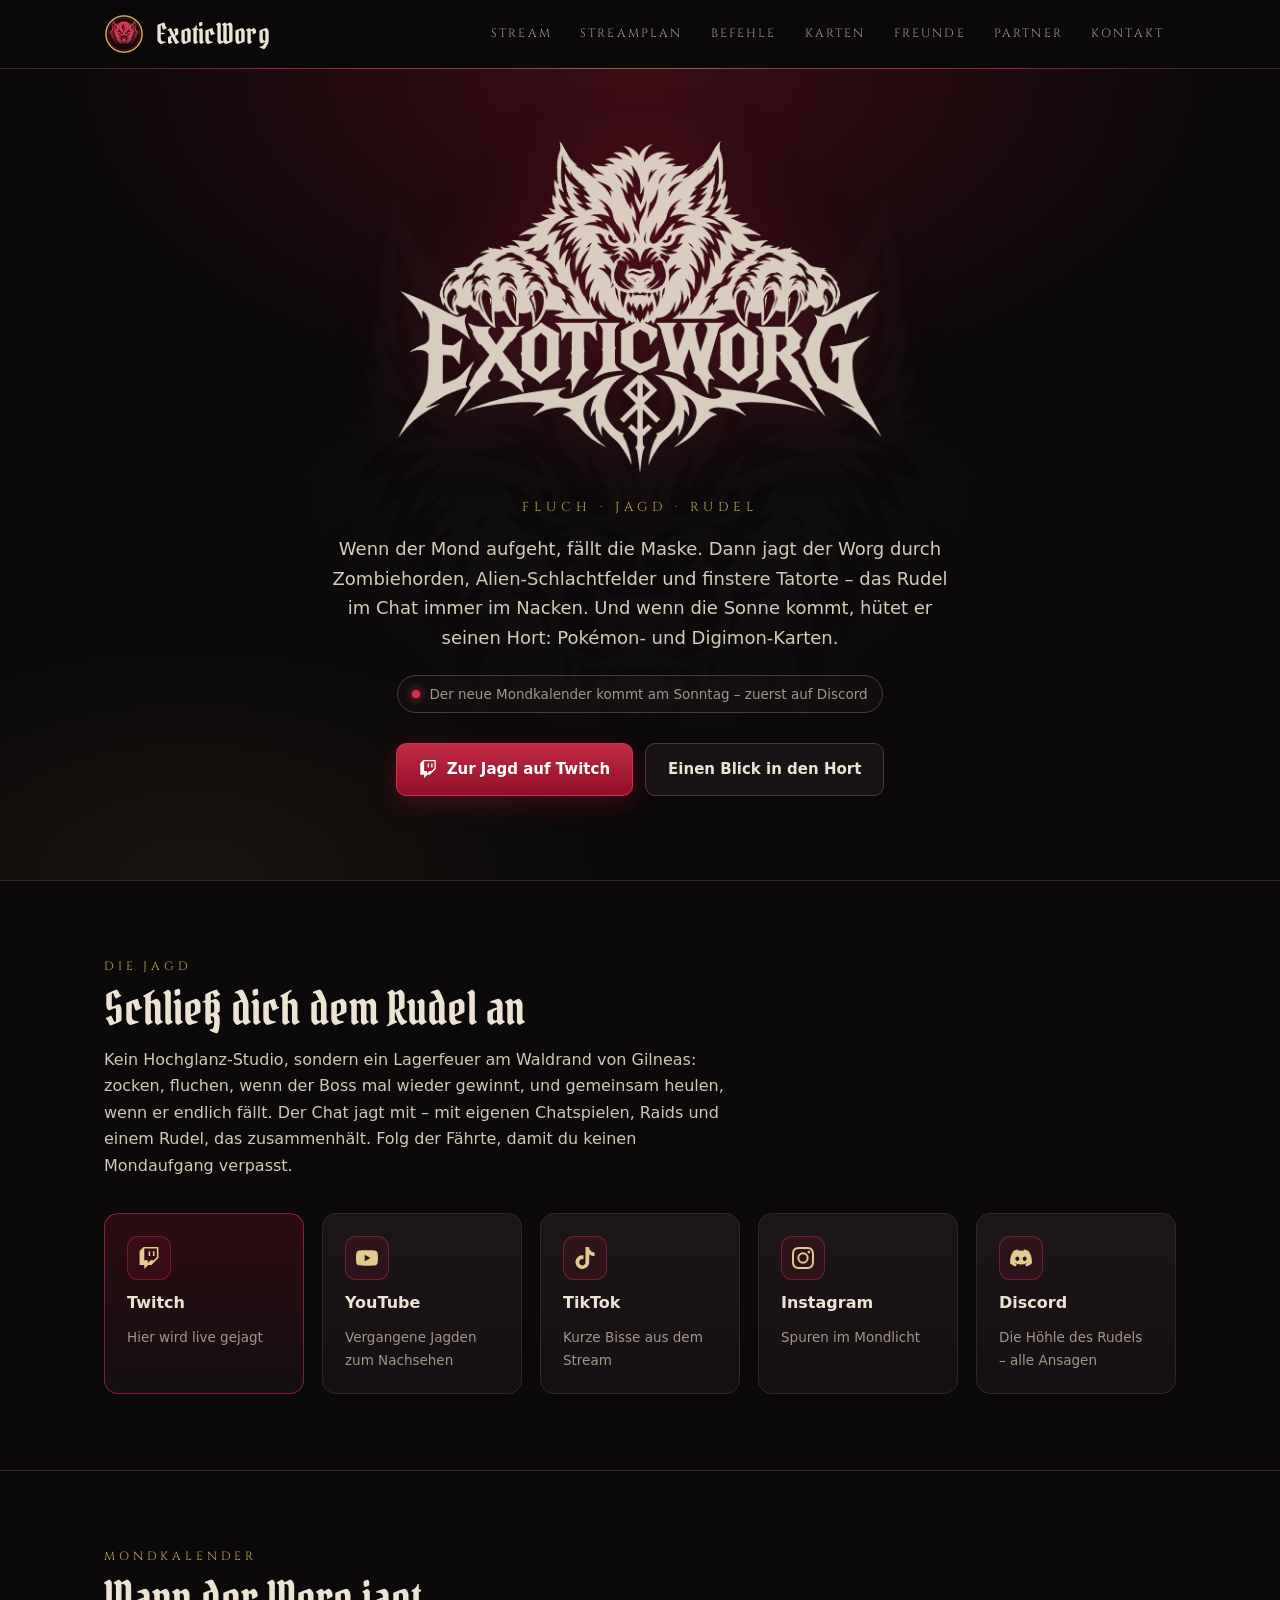
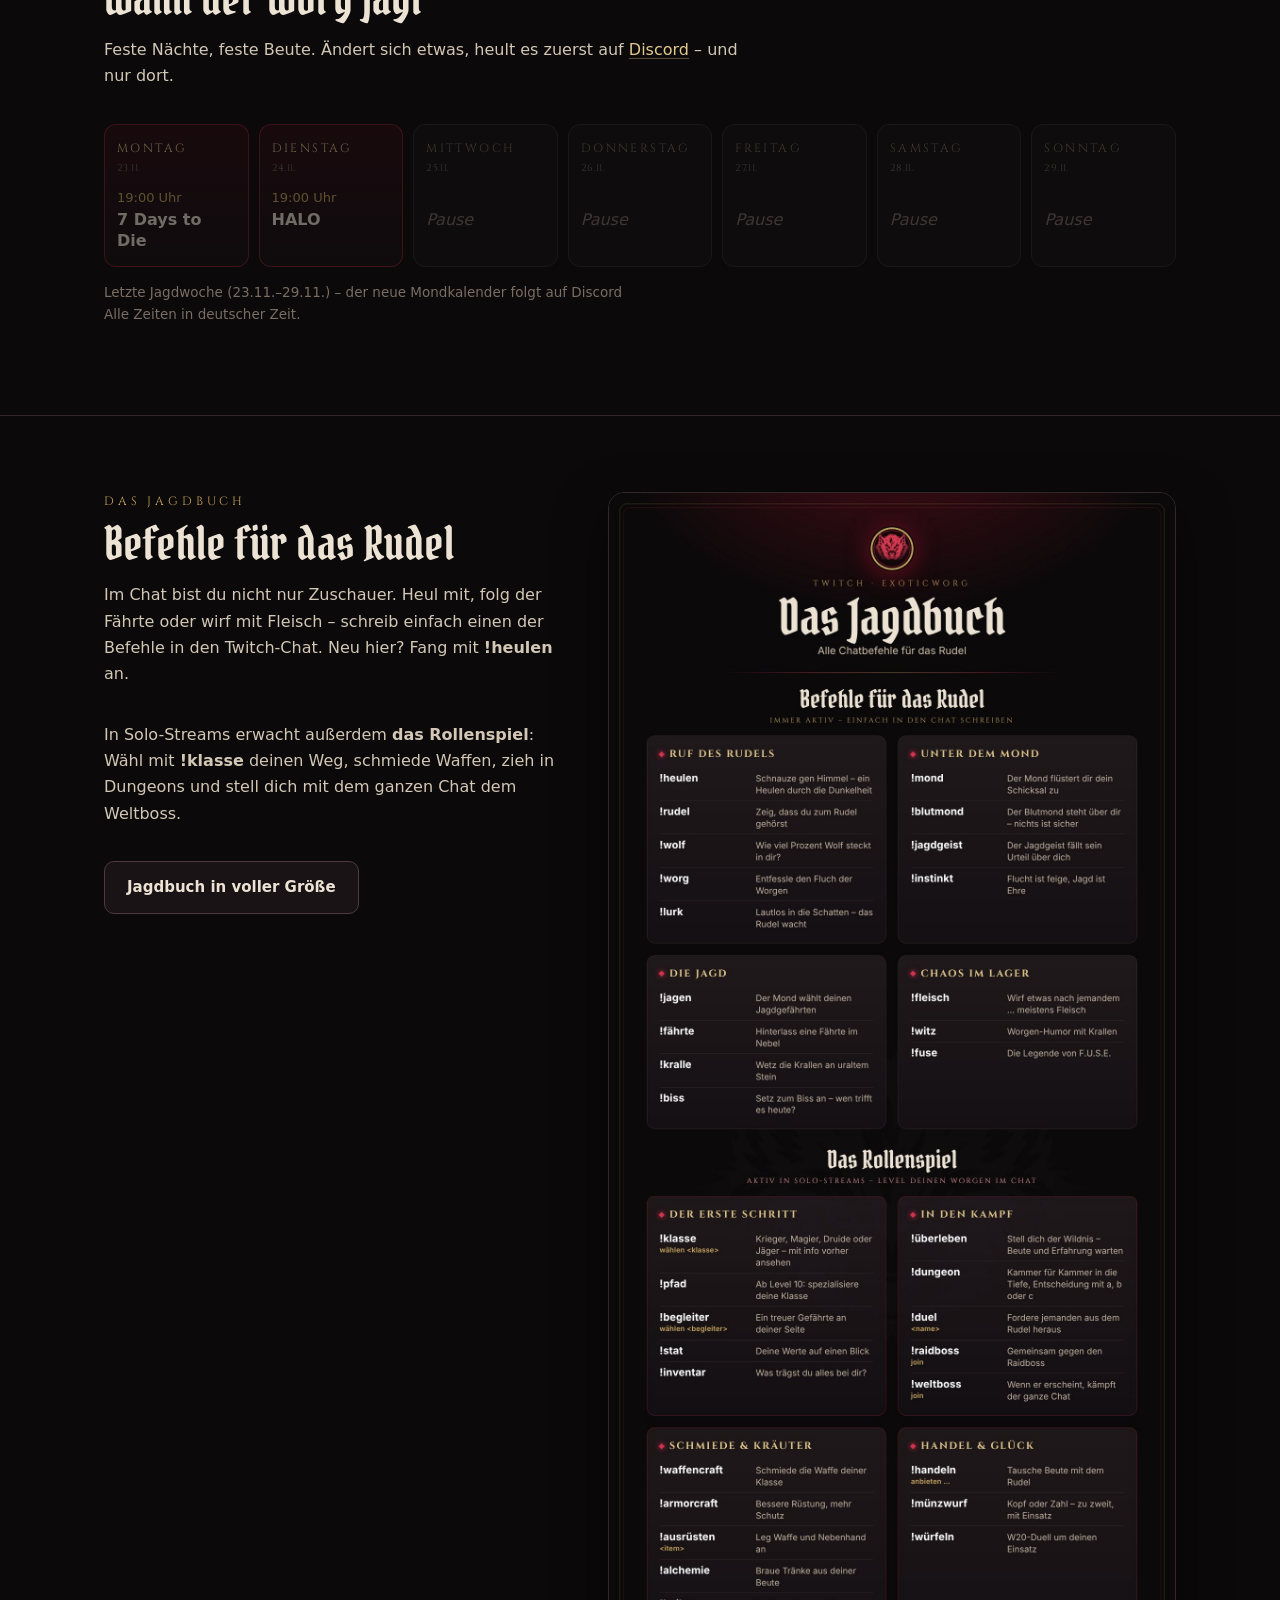
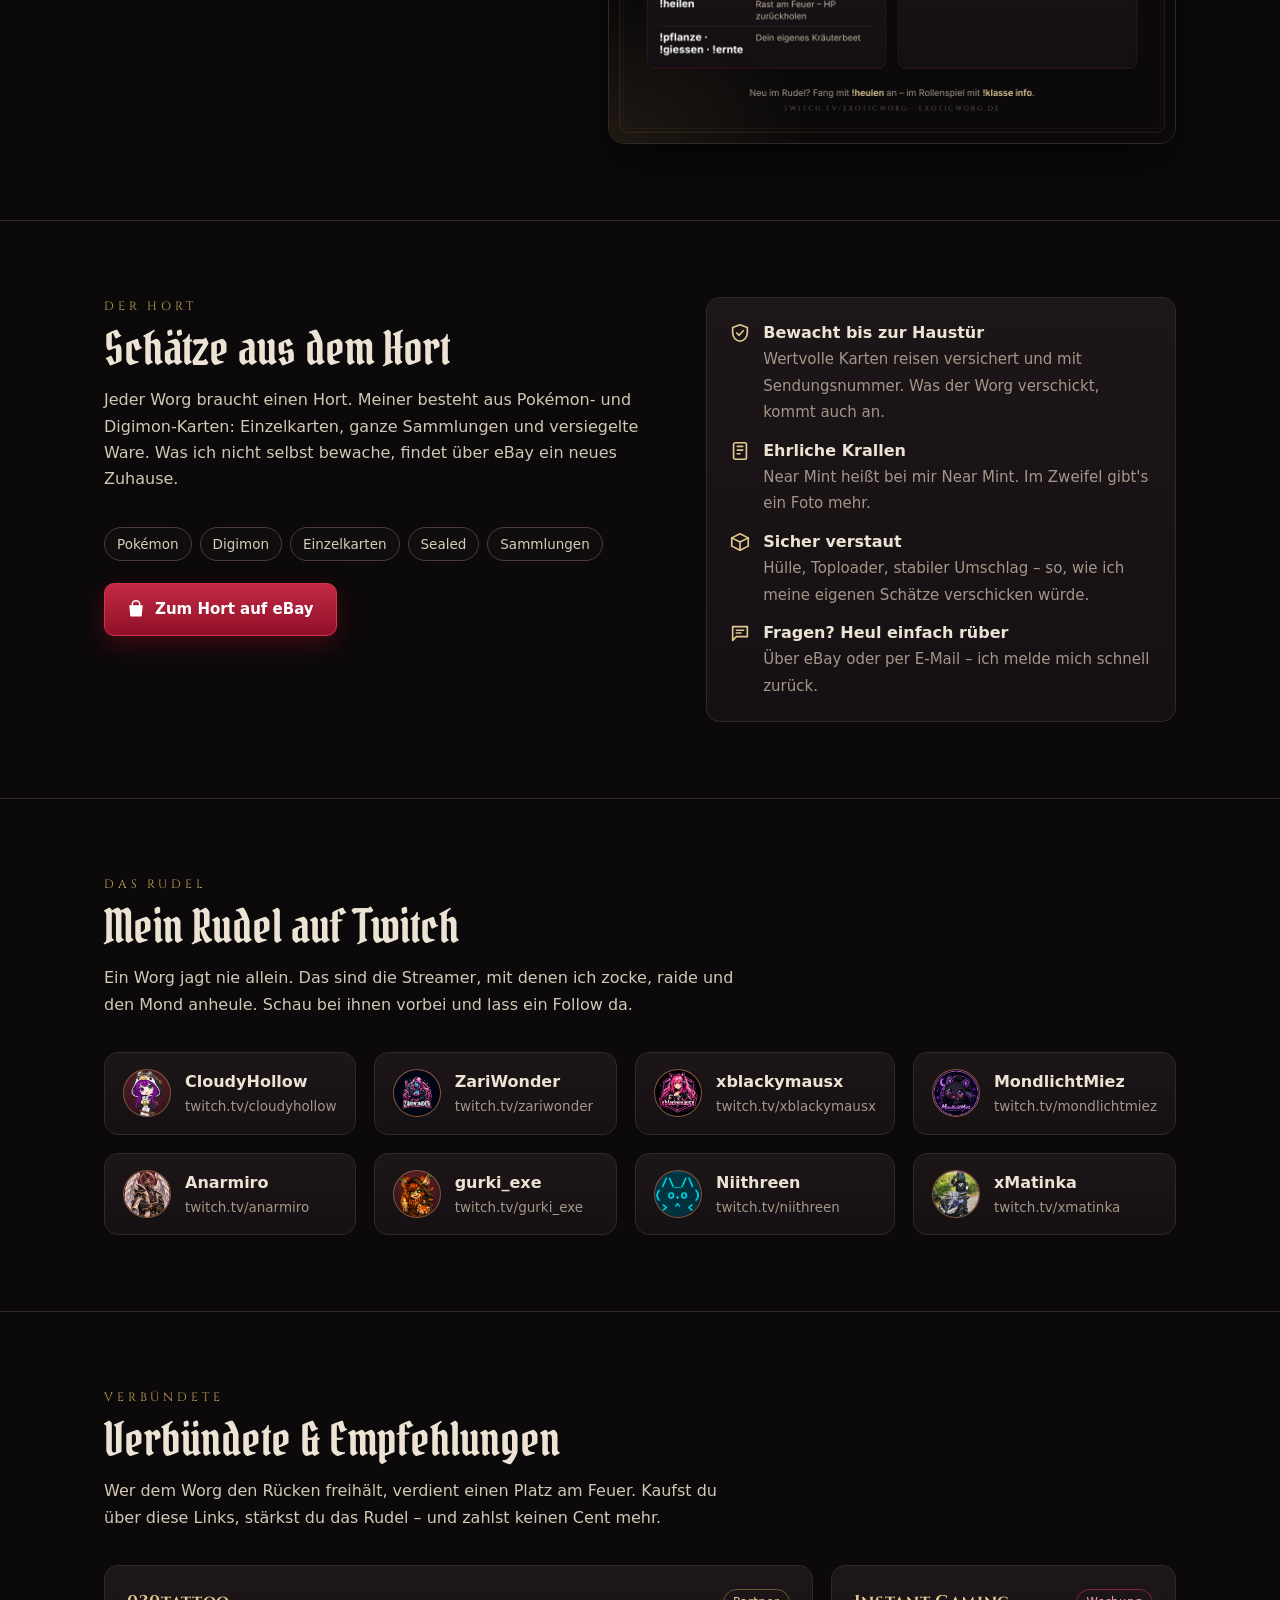
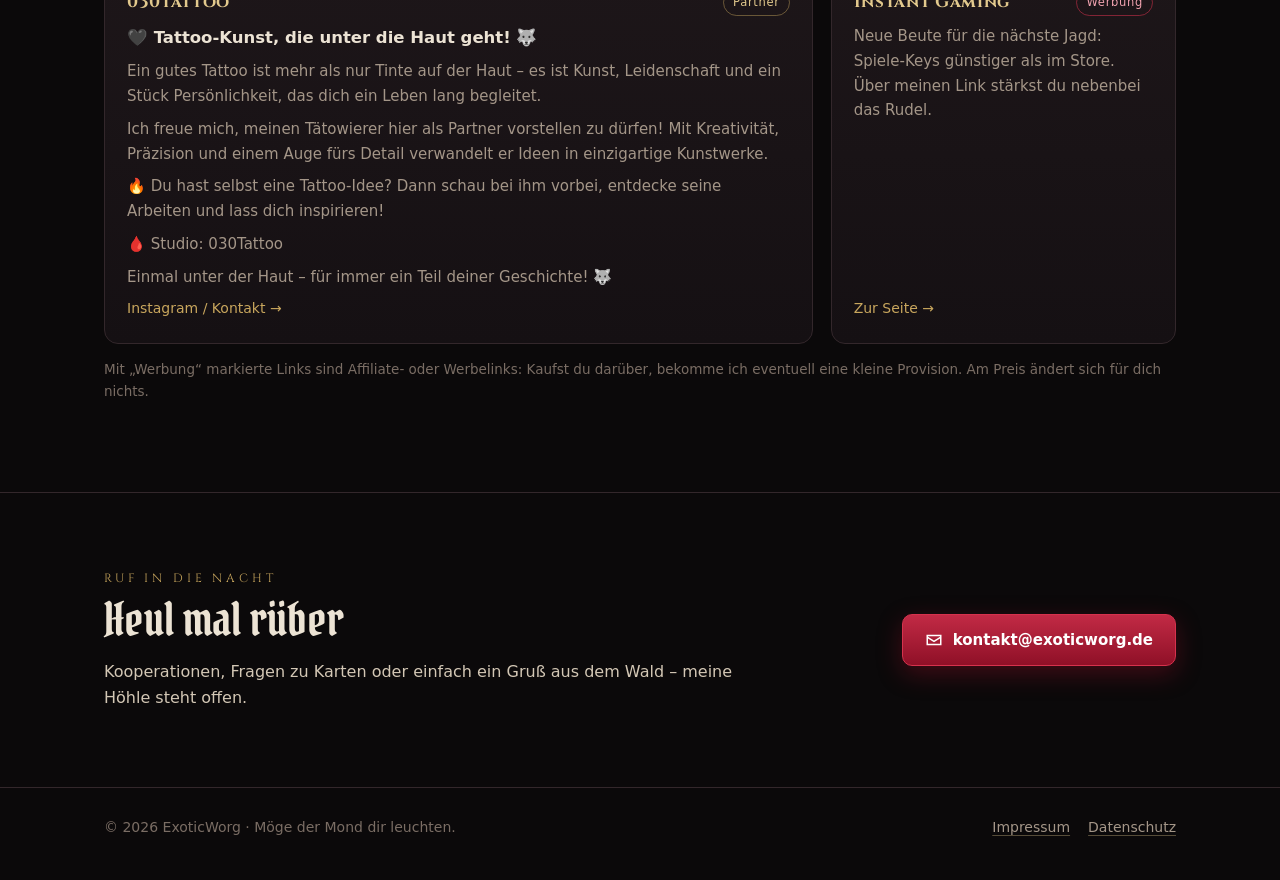
==== commit 2bb67cb5: "Jagdbuch: Rollenspiel-Befehle ergänzt Co-Authored-By: Claude Opus 5.5 <noreply@anthropic.com> Claude" ====
--- a/index.html
+++ b/index.html
@@ -93,9 +93,10 @@
         <p class="kicker">Das Jagdbuch</p>
         <h2>Befehle für das Rudel</h2>
         <p class="intro">Im Chat bist du nicht nur Zuschauer. Heul mit, folg der Fährte oder wirf mit Fleisch – schreib einfach einen der Befehle in den Twitch-Chat. Neu hier? Fang mit <b>!heulen</b> an.</p>
+        <p class="intro">In Solo-Streams erwacht außerdem <b>das Rollenspiel</b>: Wähl mit <b>!klasse</b> deinen Weg, schmiede Waffen, zieh in Dungeons und stell dich mit dem ganzen Chat dem Weltboss.</p>
         <a class="btn" href="assets/jagdbuch.png" target="_blank" rel="noopener">Jagdbuch in voller Größe</a>
       </div>
-      <a class="jbimg" href="assets/jagdbuch.png" target="_blank" rel="noopener"><img src="assets/jagdbuch.jpg" width="1200" height="1320" loading="lazy" alt="Das Jagdbuch – Chatbefehle: !heulen, !rudel, !wolf, !worg, !lurk, !mond, !blutmond, !jagdgeist, !instinkt, !jagen, !fährte, !kralle, !biss, !fleisch, !witz, !fuse"></a>
+      <a class="jbimg" href="assets/jagdbuch.png" target="_blank" rel="noopener"><img src="assets/jagdbuch.jpg" width="1200" height="2652" loading="lazy" alt="Das Jagdbuch – Chatbefehle: !heulen, !rudel, !wolf, !worg, !lurk, !mond, !blutmond, !jagdgeist, !instinkt, !jagen, !fährte, !kralle, !biss, !fleisch, !witz, !fuse. Rollenspiel (Solo-Streams): !klasse, !pfad, !begleiter, !stat, !inventar, !überleben, !dungeon, !duel, !raidboss, !weltboss, !waffencraft, !armorcraft, !ausrüsten, !alchemie, !heilen, !pflanze, !giessen, !ernte, !handeln, !münzwurf, !würfeln"></a>
     </div>
   </section>
 
--- a/style.css
+++ b/style.css
@@ -81,7 +81,8 @@
 .note{font-size:13.5px;color:var(--dim);margin-top:14px}
 
 /* Jagdbuch */
-.jb{display:grid;grid-template-columns:.9fr 1.1fr;gap:40px;align-items:center}
+.jb{display:grid;grid-template-columns:.9fr 1.1fr;gap:40px;align-items:start}
+.jb>div:first-child{position:sticky;top:110px}
 .jbimg{display:block;border-radius:16px;overflow:hidden;border:1px solid var(--line);box-shadow:0 20px 50px rgba(0,0,0,.5);transition:.2s}
 .jbimg:hover{transform:translateY(-3px);border-color:var(--gold)}
 /* Live */
@@ -142,6 +143,7 @@
   .g4,.g3,.g4.g5{grid-template-columns:repeat(2,1fr)}
   .plan{grid-template-columns:repeat(4,1fr)}
   .split,.jb{grid-template-columns:1fr}
+  .jb>div:first-child{position:static}
 }
 @media (max-width:620px){
   .nav{display:none}
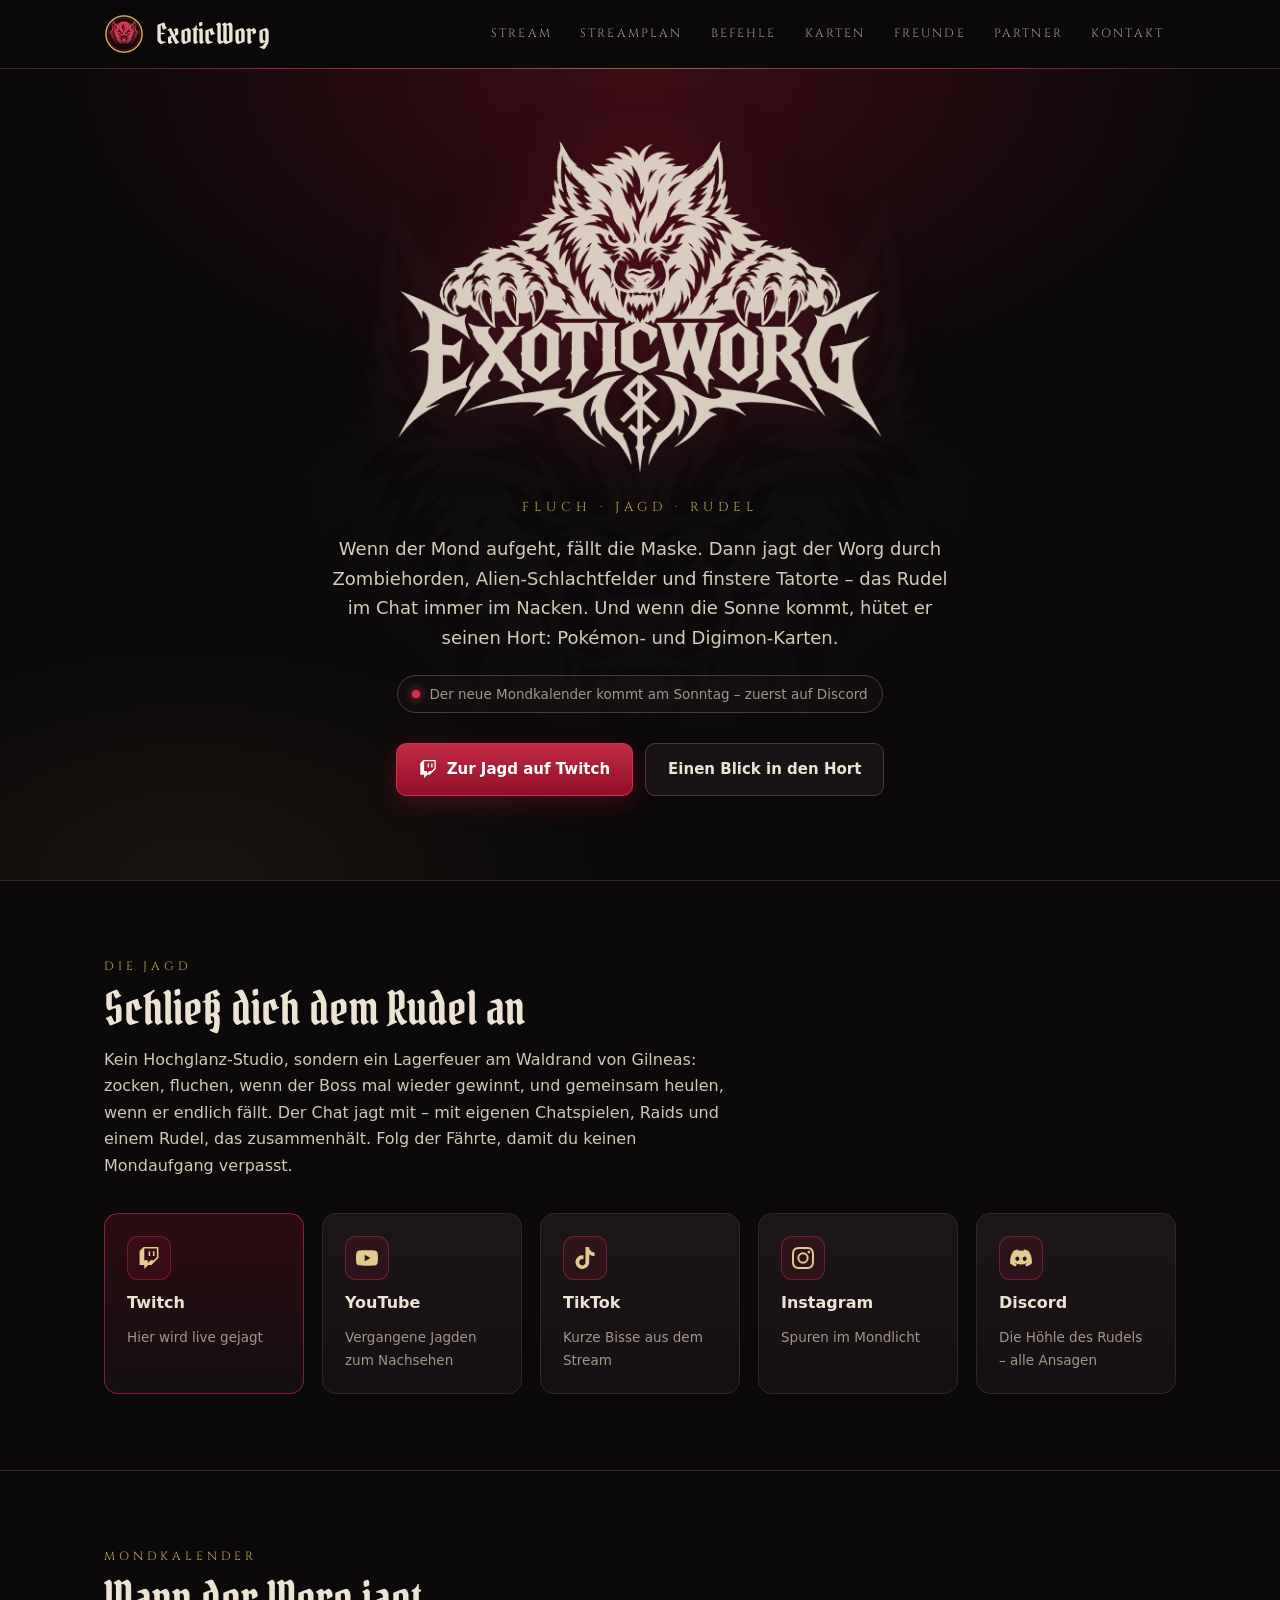
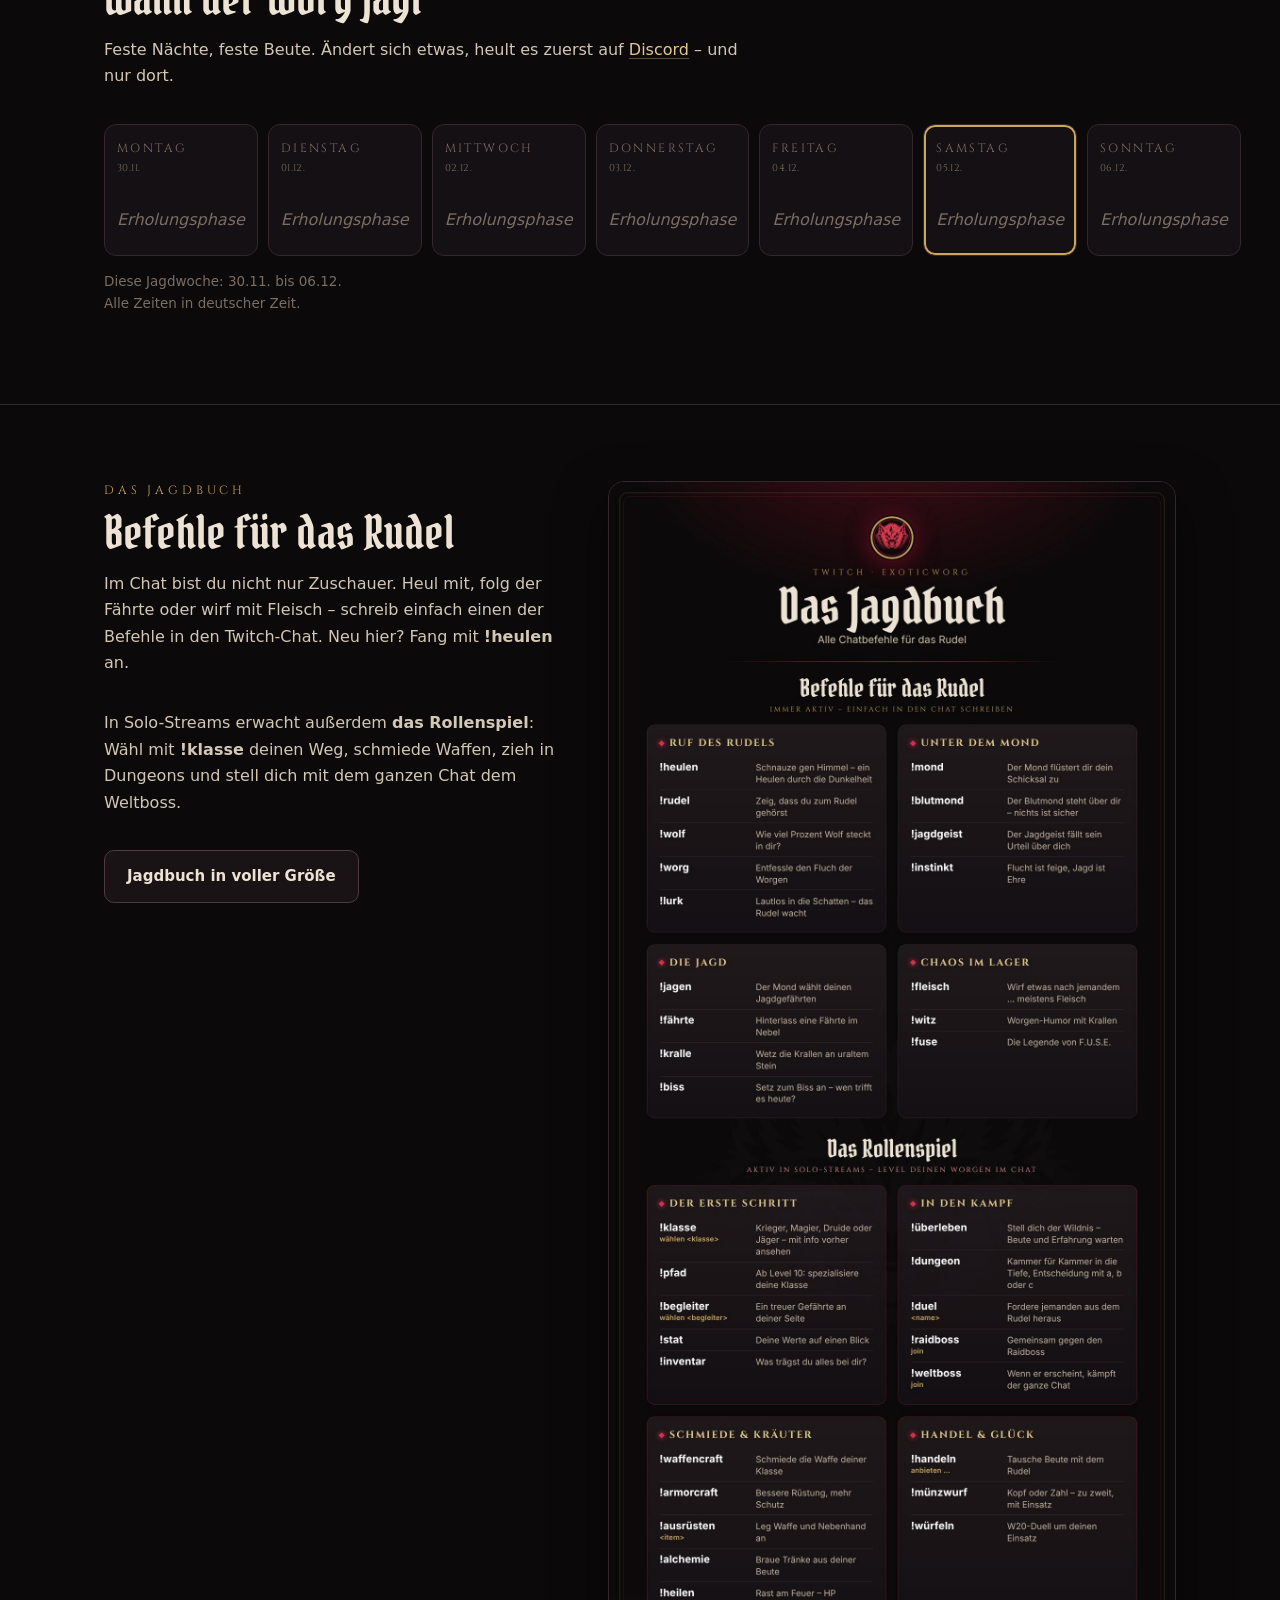
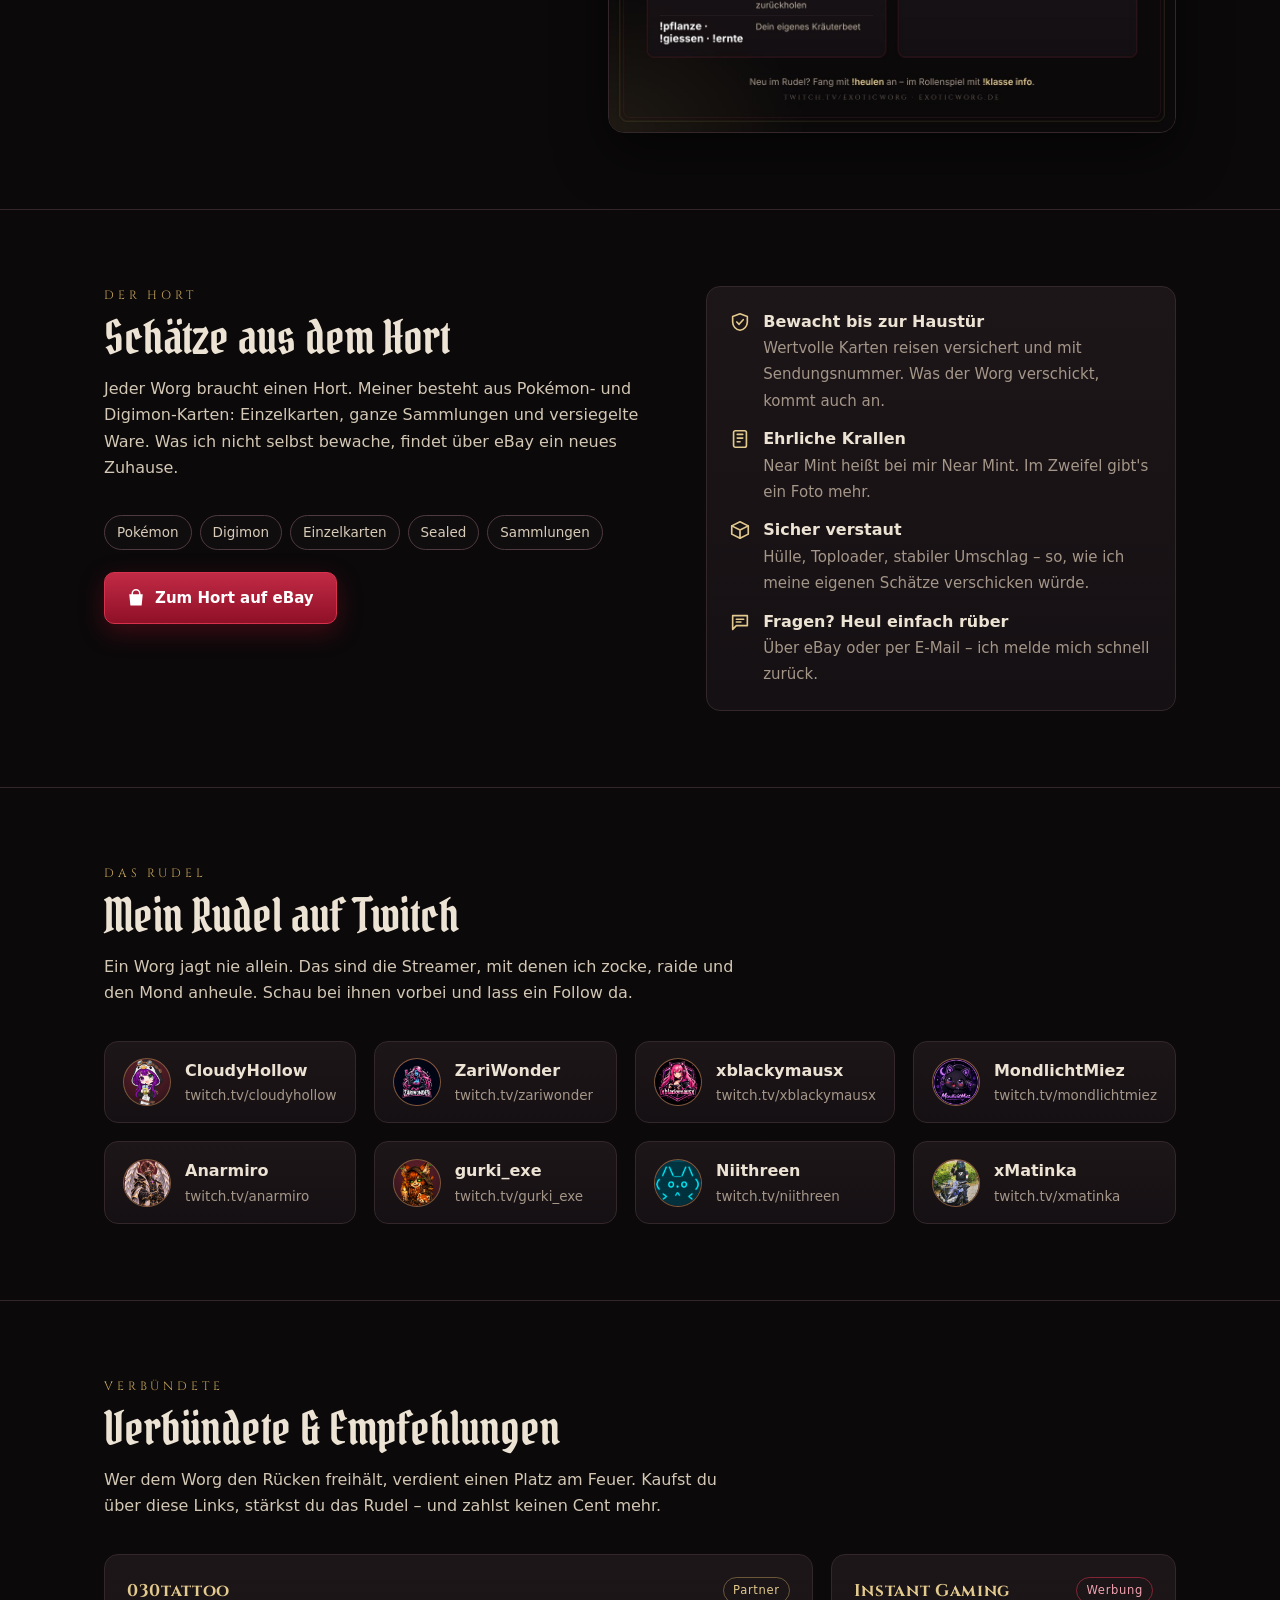
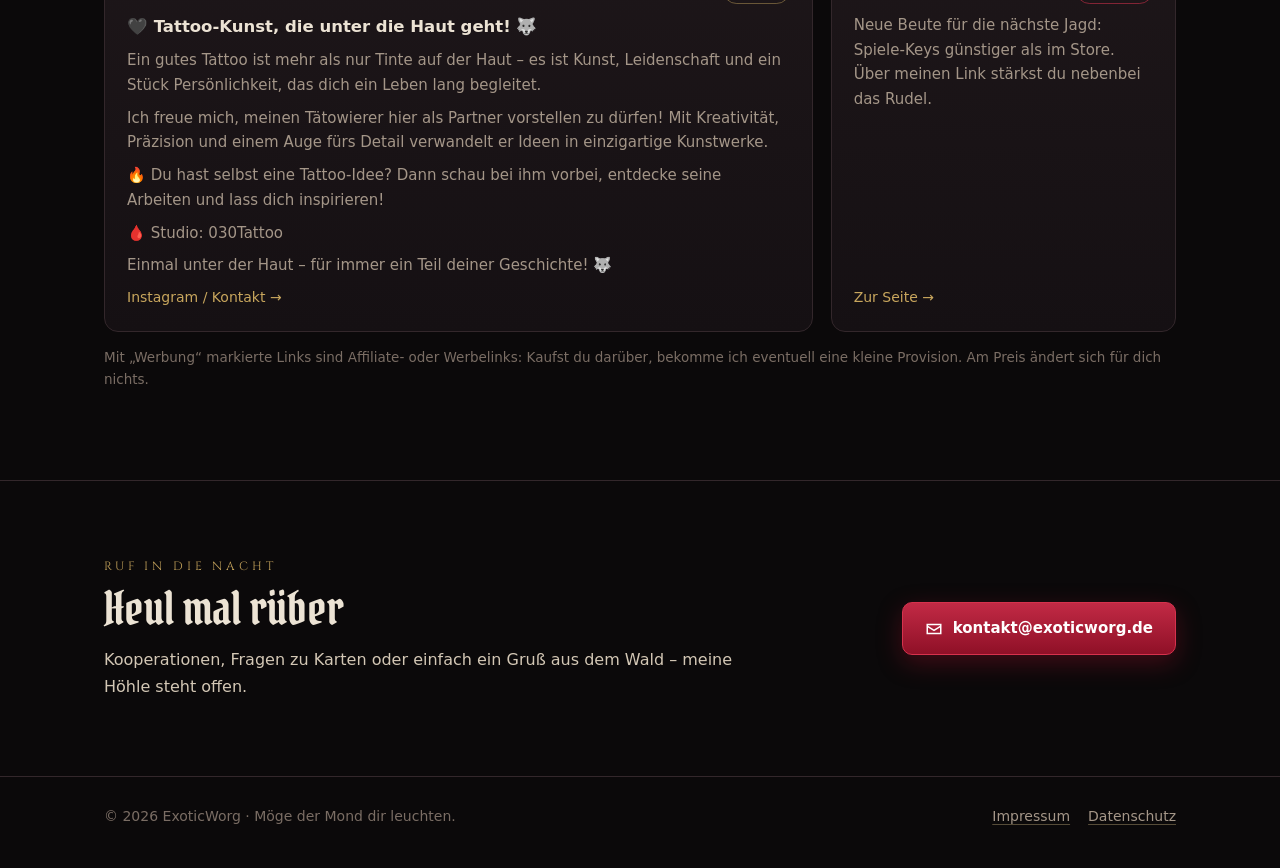
==== commit 664ca996: "Streamplan: Tage ohne Uhrzeit als frei mit eigenem Text, Streamplan-Bild anzeigen Co-Authored-By: Cl" ====
--- a/index.html
+++ b/index.html
@@ -84,6 +84,7 @@
       <p class="intro">Feste Nächte, feste Beute. Ändert sich etwas, heult es zuerst auf <span id="dcText">Discord</span> – und nur dort.</p>
       <div class="plan" id="planGrid"></div>
       <p class="note"><span id="planWoche"></span><br>Alle Zeiten in deutscher Zeit.</p>
+      <a class="planbild" id="planBild" href="assets/streamplan.jpg" target="_blank" rel="noopener" hidden><img alt="Streamplan als Bild" loading="lazy"></a>
     </div>
   </section>
 
@@ -171,7 +172,7 @@
 const heute = ORDER[new Date().getDay()];
 const frei = t => !t || /kein\s*stream|^pause$|^frei$|^-+$/i.test(String(t).trim());
 function zeige(P) {
-  const T = {}; for (const [k, v] of Object.entries(P.tage || {})) T[k] = v && !frei(v.spiel) ? v : { zeit: '', spiel: '' };
+  const T = {}; for (const [k, v] of Object.entries(P.tage || {})) T[k] = v && !frei(v.spiel) && String(v.zeit || '').trim() ? v : { zeit: '', spiel: '', notiz: v && !frei(v.spiel) ? v.spiel : '' };
   const f = d => d.toLocaleDateString('de-DE', { day: '2-digit', month: '2-digit' });
   const info = document.getElementById('planWoche'), nextEl = document.querySelector('#nextStream span');
   const next = { set textContent(t) { if (!LIVE) nextEl.textContent = t; } };
@@ -186,13 +187,15 @@
     info.textContent = ''; next.textContent = 'Der Worg ruht gerade' + (P.hinweis ? ' – ' + P.hinweis : '');
     return;
   }
+  // Bild aus dem Streamplaner (nur wenn es zur Woche passt)
+  if (P.bild) { const a = document.getElementById('planBild'); a.href = P.bild; a.querySelector('img').src = P.bild; a.hidden = false; }
   // Raster: echte Daten dieser Woche
   document.getElementById('planGrid').innerHTML = WOCHE.map((t, i) => {
     const p = T[t] || {}, d = new Date(ab); d.setDate(ab.getDate() + i);
     const istHeute = d.toDateString() === now.toDateString();
     return `<div class="day ${p.spiel ? 'on' : 'off'} ${istHeute ? 'today' : ''} ${vorbei ? 'alt' : ''}">
       <span class="d">${NAMEN[t]} <small>${f(d)}</small></span>
-      ${p.spiel ? `<span class="t">${esc(p.zeit)} Uhr</span><span class="g">${esc(p.spiel)}</span>` : `<span class="t">&nbsp;</span><span class="g">Pause</span>`}
+      ${p.spiel ? `<span class="t">${esc(p.zeit)} Uhr</span><span class="g">${esc(p.spiel)}</span>` : `<span class="t">&nbsp;</span><span class="g">${esc(p.notiz || 'Pause')}</span>`}
     </div>`;
   }).join('');
   info.textContent = (vorbei ? `Letzte Jagdwoche (${f(ab)}–${f(bis)}) – der neue Mondkalender folgt auf Discord` : kommend ? `Kommende Jagdwoche: ${f(ab)} bis ${f(bis)}` : `Diese Jagdwoche: ${f(ab)} bis ${f(bis)}`) + (P.hinweis ? ' · ' + P.hinweis : '');
--- a/style.css
+++ b/style.css
@@ -80,6 +80,11 @@
 .day.today{box-shadow:0 0 0 2px var(--gold) inset}
 .note{font-size:13.5px;color:var(--dim);margin-top:14px}
 
+/* Streamplan-Bild */
+.planbild{display:block;margin-top:22px;max-width:760px;border-radius:14px;overflow:hidden;border:1px solid var(--line);box-shadow:0 18px 40px rgba(0,0,0,.45);transition:.2s}
+.planbild:hover{border-color:var(--gold);transform:translateY(-2px)}
+.planbild img{width:100%;height:auto}
+
 /* Jagdbuch */
 .jb{display:grid;grid-template-columns:.9fr 1.1fr;gap:40px;align-items:start}
 .jb>div:first-child{position:sticky;top:110px}
